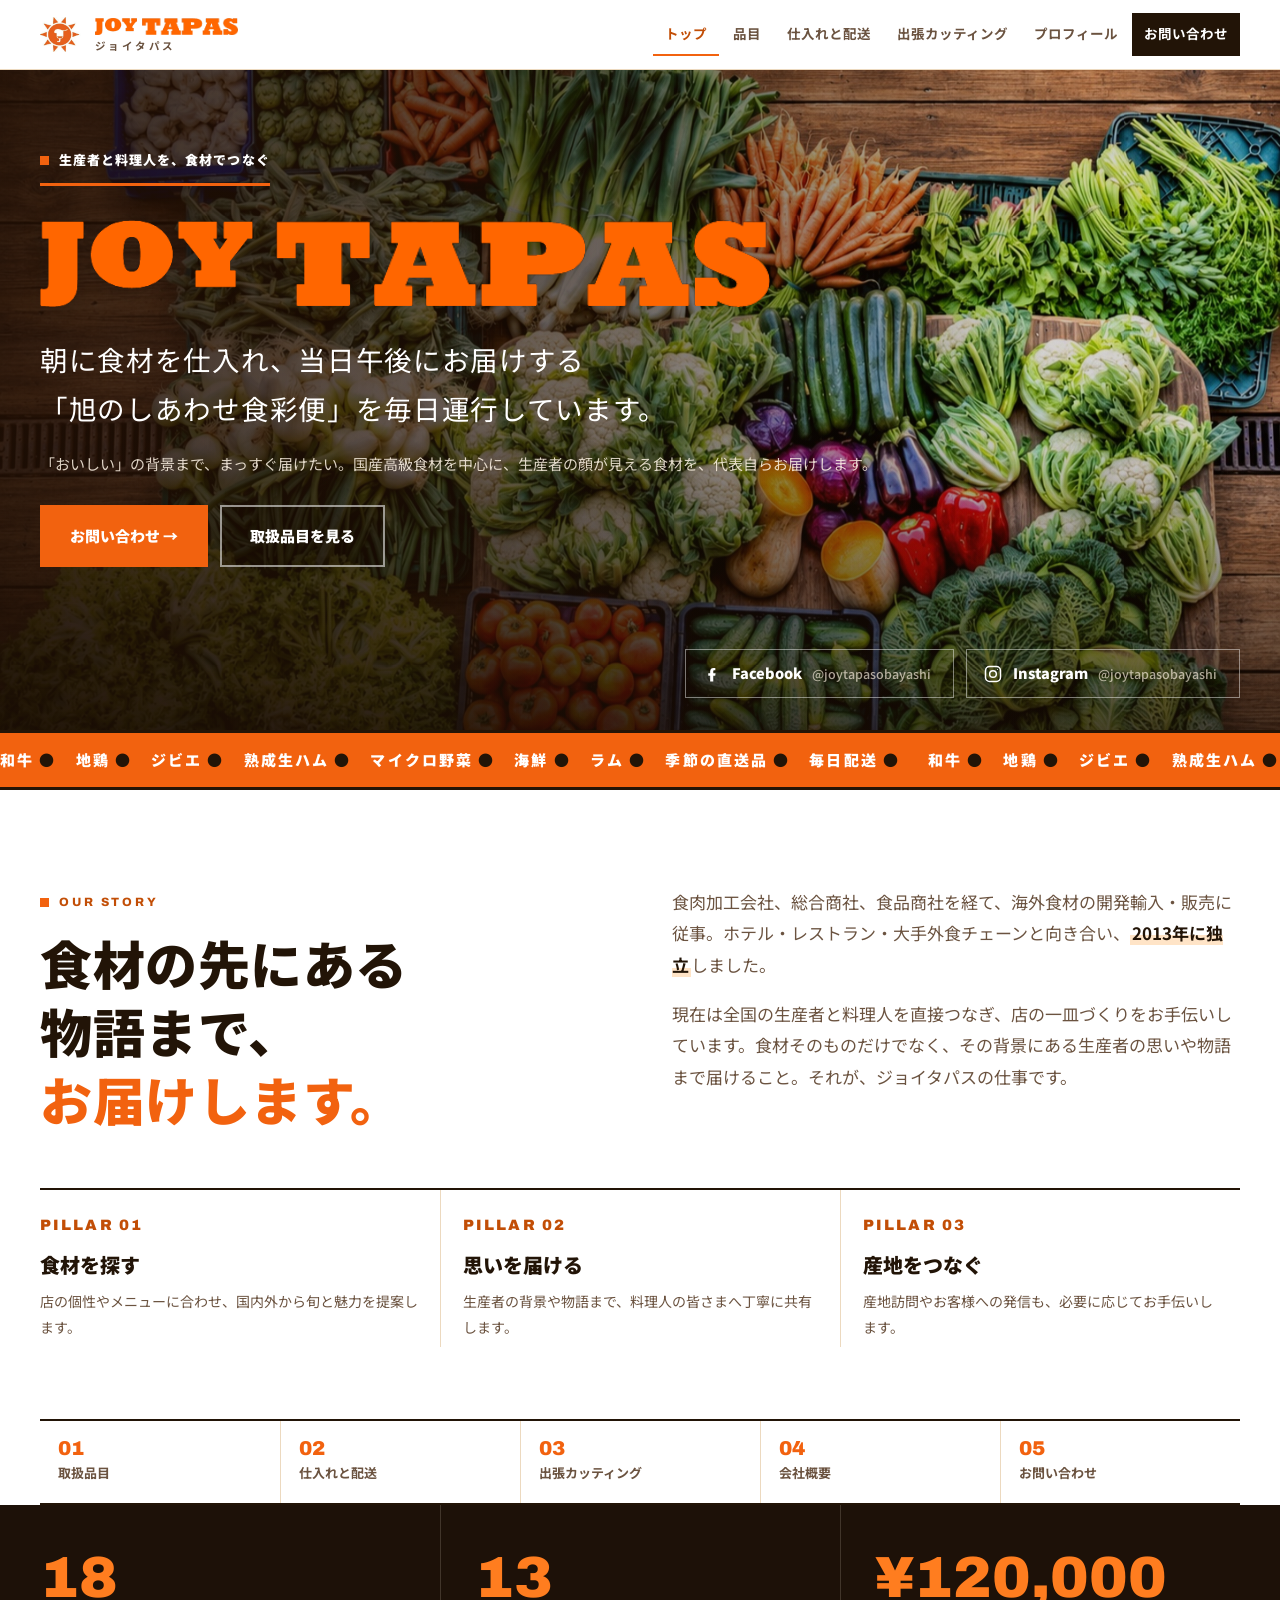
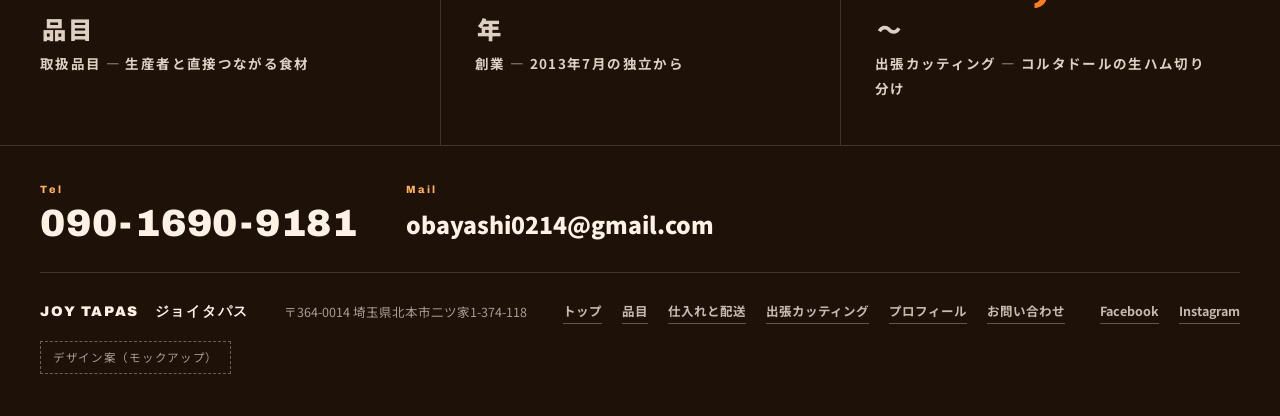
==== p/bef0rvzkwyrnacrqfmxqosh5/index.html @ 9a03328a "pages: add static assets" ====
<!DOCTYPE html>

<html lang="ja">
<head>
<meta charset="utf-8"/>
<meta content="width=device-width, initial-scale=1, viewport-fit=cover" name="viewport"/>
<meta content="light" name="color-scheme"/>
<link href="data:," rel="icon"/>
<title>ジョイタパス JOY TAPAS — 生産者と料理人を、食材でつなぐ</title>
<link href="https://fonts.googleapis.com" rel="preconnect"/>
<link crossorigin="" href="https://fonts.gstatic.com" rel="preconnect"/>
<link href="https://fonts.googleapis.com/css2?family=Archivo:wght@700;800;900&amp;family=Noto+Sans+JP:wght@400;500;700;900&amp;display=swap" rel="stylesheet"/>
<style>
  :root{
    --paper:#ffffff;
    --paper-2:#faf7f2;
    --white:#ffffff;
    --tint:#fff3e8;
    --tint-2:#ffe4c7;
    --ink:#221407;
    --ink-soft:#6b5340;
    --orange:#f2620f;
    --orange-2:#ff7d1f;
    --orange-dark:#c24e06;
    --amber:#ffb35c;
    --dark:#1d1108;
    --dark-2:#2b1a0e;
    --line:#ecd9bf;
    --line-strong:#d9bd97;
    --line-dark:rgba(255,241,226,.16);
  }
  *{box-sizing:border-box}
  html{scroll-behavior:smooth}
  body{
    margin:0;background:var(--paper);color:var(--ink);
    font-family:"Noto Sans JP","Hiragino Kaku Gothic ProN",system-ui,sans-serif;
    font-size:16px;line-height:1.85;-webkit-font-smoothing:antialiased;overflow-x:hidden;
  }
  img{display:block;max-width:100%}
  a{color:inherit}
  .en{font-family:"Archivo","Noto Sans JP",sans-serif}
  .wrap{width:min(1200px,calc(100% - 40px));margin:0 auto}
  .section{padding:96px 0}
  .kicker{
    display:inline-flex;align-items:center;gap:10px;
    font-family:"Archivo",sans-serif;font-size:12px;letter-spacing:.24em;font-weight:800;
    color:var(--orange-dark);text-transform:uppercase;margin-bottom:16px;
  }
  .kicker::before{content:"";width:9px;height:9px;background:var(--orange);flex:none}
  .section-title{
    font-weight:900;font-size:clamp(30px,4.4vw,52px);line-height:1.3;letter-spacing:.01em;margin:0;
  }
  .section-title em{font-style:normal;color:var(--orange)}
  .section-lead{color:var(--ink-soft);max-width:660px;margin:16px 0 0;font-size:16.5px}

  /* ---------- page views (menu navigation) ---------- */
  [data-view][hidden]{display:none!important}
  .view{outline:none}
  nav a.active{color:var(--orange-dark);border-bottom-color:var(--orange)}
  .menu-btn{
    display:none;width:44px;height:44px;background:var(--ink);border:none;cursor:pointer;
    flex-direction:column;align-items:center;justify-content:center;gap:6px;flex:none;
  }
  .menu-btn span{display:block;width:20px;height:2px;background:#fff;transition:.2s}
  .menu-btn[aria-expanded="true"] span:nth-child(1){transform:translateY(8px) rotate(45deg)}
  .menu-btn[aria-expanded="true"] span:nth-child(2){opacity:0}
  .menu-btn[aria-expanded="true"] span:nth-child(3){transform:translateY(-8px) rotate(-45deg)}

  /* reveal — lower page: fade + slight rise, once only */
  .rv{opacity:0;transform:translateY(14px);transition:opacity .7s ease,transform .7s ease}
  .rv.in{opacity:1;transform:none}

  /* ---------- header ---------- */
  header{
    position:sticky;top:0;z-index:60;background:rgba(255,255,255,.94);
    backdrop-filter:blur(10px);border-bottom:1px solid var(--line);transition:box-shadow .25s;
  }
  header.scrolled{box-shadow:0 10px 30px rgba(194,78,6,.12)}
  .header-inner{display:flex;align-items:center;justify-content:space-between;gap:20px;padding:13px 0}
  .brand{display:flex;align-items:center;gap:12px;text-decoration:none;line-height:1.1}
  .brand-mark{
    width:42px;height:42px;background:var(--orange);color:#fff;flex:none;
    display:grid;place-items:center;font-family:"Archivo",sans-serif;font-weight:900;font-size:19px;
  }
  .brand-en{font-family:"Archivo",sans-serif;font-weight:900;letter-spacing:.1em;font-size:19px}
  .brand-jp{display:block;font-size:10.5px;letter-spacing:.3em;color:var(--ink-soft);font-weight:700;margin-top:2px}
  nav{display:flex;gap:2px;flex-wrap:wrap;justify-content:flex-end}
  nav a{text-decoration:none;font-size:13.5px;font-weight:700;color:var(--ink-soft);padding:8px 12px;white-space:nowrap;transition:.15s;border-bottom:2px solid transparent}
  nav a:hover{color:var(--orange-dark);border-bottom-color:var(--orange)}
  nav a.cta-nav{background:var(--ink);color:#fff;border-bottom-color:var(--ink)}
  nav a.cta-nav:hover{background:var(--orange);color:#fff;border-bottom-color:var(--orange)}

  /* ---------- hero ---------- */
  .hero{position:relative;color:#fff;overflow:hidden;background:var(--dark)}
  .hero-bg{position:absolute;inset:-12% 0 0;height:124%;will-change:transform}
  .hero-bg img{width:100%;height:100%;object-fit:cover;object-position:50% 42%}
  .hero-shade{position:absolute;inset:0;background:
    linear-gradient(100deg,rgba(24,12,4,.88) 0%,rgba(24,12,4,.62) 46%,rgba(24,12,4,.18) 78%),
    linear-gradient(0deg,rgba(24,12,4,.72),transparent 46%),
    linear-gradient(90deg,rgba(242,98,15,.22),transparent 55%)}
  .hero-inner{position:relative;padding:84px 0 0;display:flex;flex-direction:column;min-height:660px}
  .hero-top{max-width:760px}
  .hero-tag{
    display:inline-flex;align-items:center;gap:10px;color:#fff;
    font-size:13px;font-weight:900;letter-spacing:.08em;padding:0 0 10px;
    border-bottom:3px solid var(--orange);
  }
  .hero-tag i{width:9px;height:9px;background:var(--orange);flex:none;animation:pulse 2s infinite}
  @keyframes pulse{0%,100%{transform:scale(1)}50%{transform:scale(1.45)}}
  .hero-en{
    font-family:"Archivo",sans-serif;font-weight:900;letter-spacing:.01em;
    font-size:clamp(58px,10.5vw,132px);line-height:.96;margin:26px 0 0;text-shadow:0 6px 40px rgba(0,0,0,.35);
  }
  .hero-en span{color:var(--orange-2)}
  .hero-jp{
    font-weight:900;font-size:clamp(24px,3.6vw,40px);line-height:1.45;letter-spacing:.02em;margin:20px 0 0;max-width:620px;
  }
  .hero-jp em{font-style:normal;color:var(--amber)}
  .hero-sub{color:rgba(255,244,230,.85);font-size:15.5px;max-width:540px;margin:16px 0 0}
  .hero-actions{display:flex;gap:12px;flex-wrap:wrap;margin-top:30px}
  .btn{
    display:inline-flex;align-items:center;gap:8px;text-decoration:none;font-weight:900;font-size:15px;
    padding:15px 28px;border:2px solid transparent;transition:.18s;
  }
  .btn-orange{background:var(--orange);color:#fff}
  .btn-orange:hover{background:var(--orange-2)}
  .btn-ghost{border-color:rgba(255,255,255,.55);color:#fff;background:rgba(20,10,3,.25);backdrop-filter:blur(4px)}
  .btn-ghost:hover{background:rgba(255,255,255,.14)}
  .hero-bottom{
    margin-top:auto;display:flex;gap:0;flex-wrap:wrap;align-items:stretch;padding:44px 0 34px;
  }
  .hero-person{
    display:flex;align-items:center;gap:14px;background:rgba(255,255,255,.97);color:var(--ink);
    padding:12px 22px 12px 12px;box-shadow:0 18px 40px rgba(0,0,0,.3);
  }
  .hero-person img{width:64px;height:64px;object-fit:cover;object-position:50% 15%}
  .hero-person b{display:block;font-size:17px;font-weight:900;line-height:1.35}
  .hero-person span{font-size:12px;color:var(--ink-soft);font-weight:700;letter-spacing:.06em}
  .hero-stat{
    display:flex;flex-direction:column;justify-content:center;background:var(--orange);color:#fff;
    padding:12px 24px;box-shadow:0 18px 40px rgba(0,0,0,.3);margin-left:14px;
  }
  .hero-stat b{font-family:"Archivo",sans-serif;font-size:36px;font-weight:900;line-height:1}
  .hero-stat b small{font-size:16px;font-weight:800}
  .hero-stat span{font-size:12px;font-weight:700;letter-spacing:.12em;margin-top:4px}
  .hero-note{
    display:flex;align-items:center;color:rgba(255,244,230,.9);font-size:13.5px;font-weight:500;
    border:1px solid rgba(255,255,255,.35);padding:12px 20px;backdrop-filter:blur(4px);max-width:300px;margin-left:14px;
  }
  .hero-load{animation:heroIn 1.1s cubic-bezier(.22,.8,.3,1) both}
  .hero-load-2{animation:heroIn 1.1s .15s cubic-bezier(.22,.8,.3,1) both}
  .hero-load-3{animation:heroIn 1.1s .3s cubic-bezier(.22,.8,.3,1) both}
  @keyframes heroIn{from{opacity:0;transform:translateY(34px)}to{opacity:1;transform:none}}

  /* ---------- marquee (the one band, upper page only) ---------- */
  .marquee{background:var(--orange);color:#fff;overflow:hidden;padding:13px 0;border-block:3px solid var(--ink)}
  .marquee-track{display:flex;gap:0;width:max-content;animation:mq 30s linear infinite}
  .marquee span{font-weight:900;font-size:15px;letter-spacing:.14em;white-space:nowrap;padding-right:14px}
  .marquee span i{font-style:normal;color:var(--ink);padding-right:14px}
  @keyframes mq{to{transform:translateX(-50%)}}

  /* ---------- story (intro) ---------- */
  .story-grid{display:grid;grid-template-columns:1fr 1fr;gap:64px;align-items:start}
  .story-body p{margin:0 0 18px;color:var(--ink-soft);font-size:17px}
  .story-body p strong{color:var(--ink);background:linear-gradient(transparent 62%,var(--tint-2) 62%);padding:0 2px}
  .pillar-row{display:grid;grid-template-columns:repeat(3,1fr);gap:0;margin-top:56px;border-top:2px solid var(--ink)}
  .pillar-cell{padding:22px 22px 6px 0}
  .pillar-cell + .pillar-cell{border-left:1px solid var(--line);padding-left:22px}
  .pillar-cell b{display:block;font-family:"Archivo",sans-serif;font-size:15px;font-weight:900;color:var(--orange-dark);letter-spacing:.14em}
  .pillar-cell h3{font-size:20px;font-weight:900;margin:6px 0 6px}
  .pillar-cell p{margin:0;color:var(--ink-soft);font-size:14px}

  /* ---------- chapter system ---------- */
  .chapter{padding:88px 0}
  .chapter-alt{background:var(--paper-2)}
  .chapter-head{
    display:flex;align-items:flex-end;gap:22px;flex-wrap:wrap;
    border-top:3px solid var(--ink);padding-top:26px;margin-bottom:44px;
  }
  .ch-num{
    font-family:"Archivo",sans-serif;font-weight:900;color:var(--orange);
    font-size:clamp(52px,7vw,84px);line-height:.9;letter-spacing:-.01em;
  }
  .ch-head-text{padding-bottom:4px}
  .ch-label{
    font-family:"Archivo",sans-serif;font-size:13px;font-weight:800;letter-spacing:.3em;
    color:var(--orange-dark);text-transform:uppercase;display:block;margin-bottom:6px;
  }
  .ch-title{font-weight:900;font-size:clamp(28px,4vw,44px);line-height:1.25;margin:0}
  .ch-lead{color:var(--ink-soft);max-width:640px;margin:14px 0 0;font-size:16px}

  /* index strip */
  .index-bar{border-block:2px solid var(--ink);margin-top:72px}
  .index-list{display:grid;grid-template-columns:repeat(5,1fr);margin:0;padding:0;list-style:none}
  .index-list li{border-left:1px solid var(--line)}
  .index-list li:first-child{border-left:none}
  .index-list a{
    display:block;padding:16px 18px;text-decoration:none;transition:background .15s;
  }
  .index-list a:hover{background:var(--tint)}
  .index-list .idx-num{font-family:"Archivo",sans-serif;font-weight:900;font-size:20px;color:var(--orange);display:block;line-height:1.1}
  .index-list .idx-en{font-family:"Archivo",sans-serif;font-size:11px;font-weight:800;letter-spacing:.22em;color:var(--ink-soft);display:block;margin-top:2px}
  .index-list .idx-jp{font-size:13px;font-weight:700;display:block;margin-top:2px}

  /* ---------- catalogue ---------- */
  .feature-row{
    display:grid;grid-template-columns:1.05fr .95fr;gap:0;margin-bottom:14px;background:var(--white);
    border:1px solid var(--line);
  }
  .feature-row.reverse .feature-photo{order:2}
  .feature-photo{position:relative;min-height:280px}
  .feature-photo img{position:absolute;inset:0;width:100%;height:100%;object-fit:cover}
  /* empty photo frame — frame only, left blank where no fitting photo exists */
  .photo-empty{
    background:var(--white);
    border:1px solid var(--line-strong);
    outline:1px solid var(--line);
    outline-offset:-10px;
  }
  .flow-photo.photo-empty{width:100%;aspect-ratio:4/3.4}
  .feature-body{padding:34px 36px;display:flex;flex-direction:column;justify-content:center}
  .feature-cat{
    font-family:"Archivo",sans-serif;font-size:11.5px;font-weight:800;letter-spacing:.24em;
    color:var(--orange-dark);text-transform:uppercase;
  }
  .feature-name{font-size:clamp(22px,2.6vw,30px);font-weight:900;line-height:1.4;margin:8px 0 8px}
  .feature-desc{color:var(--ink-soft);font-size:14.5px;margin:0}
  .photo-cap{
    font-size:12px;color:var(--ink-soft);letter-spacing:.04em;margin:8px 0 34px;
    display:flex;gap:10px;align-items:baseline;
  }
  .photo-cap b{color:var(--orange-dark);font-weight:900;white-space:nowrap}
  .cat-group{margin-top:40px}
  .cat-group:first-of-type{margin-top:48px}
  .cat-heading{
    display:flex;align-items:baseline;gap:14px;border-bottom:2px solid var(--ink);padding-bottom:10px;margin-bottom:6px;
  }
  .cat-heading h3{font-size:21px;font-weight:900;margin:0}
  .cat-heading span{font-family:"Archivo",sans-serif;font-size:11px;font-weight:800;letter-spacing:.24em;color:var(--orange-dark);text-transform:uppercase}
  .leader-list{list-style:none;margin:0;padding:0}
  .leader-list li{
    display:flex;align-items:baseline;padding:13px 2px;border-bottom:1px solid var(--line);
  }
  .leader-name{font-weight:700;font-size:16px}
  .leader-dots{flex:1;border-bottom:2px dotted var(--line-strong);margin:0 12px;transform:translateY(-4px);min-width:24px}
  .leader-from{color:var(--ink-soft);font-size:13.5px;text-align:right;white-space:nowrap}
  .catalogue-foot{margin-top:30px;font-size:13.5px;color:var(--ink-soft)}
  .catalogue-foot a{color:var(--orange-dark);font-weight:900}

  /* ---------- flow ---------- */
  .flow-grid{display:grid;grid-template-columns:.9fr 1.1fr;gap:56px;align-items:start}
  .flow-photo img{width:100%;aspect-ratio:4/3.4;object-fit:cover}
  .flow-steps{list-style:none;margin:0;padding:0;border-top:2px solid var(--ink)}
  .flow-step{
    display:grid;grid-template-columns:130px 1fr;gap:24px;align-items:start;
    padding:26px 4px;border-bottom:1px solid var(--line);
  }
  .step-num{font-family:"Archivo",sans-serif;font-weight:900;color:var(--orange);line-height:.95}
  .step-num small{display:block;font-size:11px;font-weight:800;letter-spacing:.3em;color:var(--orange-dark)}
  .step-num b{font-size:clamp(44px,5vw,60px);font-weight:900}
  .flow-step h3{font-size:20px;font-weight:900;margin:2px 0 6px}
  .flow-step p{margin:0;color:var(--ink-soft);font-size:14.5px;max-width:480px}
  .flow-areas{display:flex;gap:0;flex-wrap:wrap;margin-top:20px;border-top:1px solid var(--line)}
  .flow-areas span{font-size:13px;font-weight:700;padding:10px 18px 0 0;color:var(--ink-soft)}
  .flow-areas span b{color:var(--ink)}

  /* ---------- stats band ---------- */
  .stats-band{background:var(--dark);color:#fff2e4}
  .stats-grid{display:grid;grid-template-columns:repeat(3,1fr)}
  .stat-cell{padding:44px 34px;border-left:1px solid var(--line-dark)}
  .stat-cell:first-child{border-left:none;padding-left:0}
  .stat-cell b{
    display:block;font-family:"Archivo",sans-serif;font-weight:900;color:var(--orange-2);
    font-size:clamp(38px,5vw,58px);line-height:1;
  }
  .stat-cell b .unit{font-family:"Noto Sans JP",sans-serif;font-size:.42em;font-weight:900;margin-left:2px}
  .stat-cell span{display:block;font-size:13.5px;font-weight:700;letter-spacing:.1em;margin-top:10px;color:rgba(255,242,228,.85)}

  /* ---------- cortador ---------- */
  .cortador-grid{display:grid;grid-template-columns:1fr 1fr;gap:56px;align-items:start}
  .spec-table{border-top:2px solid var(--ink);margin:0}
  .spec-row{display:grid;grid-template-columns:150px 1fr;border-bottom:1px solid var(--line)}
  .spec-row dt{padding:17px 16px 17px 0;font-weight:900;font-size:14px;letter-spacing:.05em}
  .spec-row dd{margin:0;padding:17px 0;font-size:15px}
  .spec-row dd .price{font-family:"Archivo",sans-serif;font-weight:900;font-size:24px;color:var(--orange-dark)}
  .spec-row dd small{color:var(--ink-soft);font-size:13px}
  .cortador-cta{margin-top:28px;display:flex;align-items:center;gap:20px;flex-wrap:wrap}
  .text-link{
    font-weight:900;color:var(--orange-dark);text-decoration:none;font-size:16.5px;
    border-bottom:3px solid var(--orange);padding-bottom:3px;transition:.15s;
  }
  .text-link:hover{color:var(--orange);border-bottom-color:var(--orange-dark)}
  .cortador-cta span{font-size:13px;color:var(--ink-soft)}

  /* ---------- about ---------- */
  .about-grid{display:grid;grid-template-columns:340px 1fr;gap:52px;align-items:start}
  .about-photo img{width:100%;aspect-ratio:4/4.4;object-fit:cover;object-position:50% 8%}
  .profile-name-row{display:flex;align-items:center;gap:14px;flex-wrap:wrap}
  .profile-name{font-size:38px;font-weight:900;letter-spacing:.06em;line-height:1.2}
  .profile-nick{background:var(--orange);color:#fff;font-size:13px;font-weight:900;letter-spacing:.12em;padding:5px 14px}
  .profile-role{color:var(--ink-soft);font-size:13px;font-weight:700;letter-spacing:.14em;margin-top:6px}
  .profile-lead{font-size:16.5px;color:var(--ink-soft);margin:18px 0 0}
  .profile-lead strong{color:var(--orange-dark)}
  .timeline{margin:28px 0 0;border-top:2px solid var(--ink)}
  .timeline-row{display:grid;grid-template-columns:170px 1fr;gap:16px;padding:15px 0;border-bottom:1px solid var(--line)}
  .timeline-row dt{font-weight:900;font-size:15px}
  .timeline-row dt .en{color:var(--orange-dark);margin-right:2px}
  .timeline-row dd{margin:0;color:var(--ink-soft);font-size:14.5px}
  .affil{list-style:none;margin:24px 0 0;padding:0;border-top:1px solid var(--line)}
  .affil li{padding:9px 0;border-bottom:1px solid var(--line);font-size:14px;font-weight:700;display:flex;gap:12px;align-items:baseline}
  .affil li::before{content:"";width:8px;height:8px;background:var(--orange);flex:none;transform:translateY(-1px)}
  .why-orange{
    margin-top:56px;display:grid;grid-template-columns:120px 1fr;gap:28px;align-items:start;
    border-top:2px solid var(--ink);padding-top:30px;
  }
  .why-swatch{width:120px;height:120px;background:var(--orange);position:relative}
  .why-swatch span{
    position:absolute;left:10px;bottom:8px;color:#fff;font-family:"Archivo",sans-serif;
    font-weight:900;font-size:12px;letter-spacing:.18em;
  }
  .why-orange h3{font-size:22px;font-weight:900;margin:0 0 8px}
  .why-orange h3 em{font-style:normal;color:var(--orange-dark)}
  .why-orange p{margin:0;color:var(--ink-soft);font-size:15px;max-width:640px}
  .company-block{margin-top:64px}
  .company-block h3{font-size:22px;font-weight:900;margin:0 0 18px;display:flex;align-items:baseline;gap:14px}
  .company-block h3 span{font-family:"Archivo",sans-serif;font-size:11px;font-weight:800;letter-spacing:.24em;color:var(--orange-dark)}
  .company-table{border:1px solid var(--line-strong);background:var(--white);margin:0}
  .company-row{display:grid;grid-template-columns:200px 1fr;border-bottom:1px solid var(--line)}
  .company-row:last-child{border-bottom:none}
  .company-row dt{padding:17px 22px;font-weight:900;font-size:14px;letter-spacing:.05em;border-right:1px solid var(--line);background:var(--paper)}
  .company-row dd{margin:0;padding:17px 22px;font-size:15px}
  .company-row dd a{color:var(--orange-dark);font-weight:700;text-decoration:none;border-bottom:1px solid var(--amber)}

  /* ---------- trust row ---------- */
  .trust{padding:64px 0 0}
  .trust-grid{display:grid;grid-template-columns:repeat(3,1fr);border-top:2px solid var(--ink)}
  .trust-cell{padding:24px 24px 8px 0}
  .trust-cell + .trust-cell{border-left:1px solid var(--line);padding-left:24px}
  .trust-cell b{display:flex;align-items:center;gap:10px;font-size:16.5px;font-weight:900}
  .trust-cell b::before{
    content:"✓";display:grid;place-items:center;width:24px;height:24px;flex:none;
    background:var(--orange);color:#fff;font-size:14px;font-weight:900;
  }
  .trust-cell p{margin:8px 0 0;color:var(--ink-soft);font-size:13.5px}

  /* ---------- contact (rounded UI lives here only) ---------- */
  .contact{background:var(--dark);color:#fff2e4;position:relative;overflow:hidden}
  .contact .chapter-head{border-top-color:#fff2e4}
  .contact .ch-title{color:#fff}
  .contact .ch-lead{color:rgba(255,242,228,.75)}
  .contact-big{display:grid;grid-template-columns:1fr 1fr;gap:18px;max-width:880px}
  .contact-big a{
    display:block;text-decoration:none;background:var(--dark-2);border:1px solid var(--line-dark);
    border-radius:20px;padding:28px 30px;transition:.18s;
  }
  .contact-big a:hover{border-color:var(--orange);transform:translateY(-3px)}
  .contact-big .cb-label{font-family:"Archivo",sans-serif;font-size:11.5px;letter-spacing:.22em;font-weight:800;color:var(--amber);text-transform:uppercase}
  .contact-big .cb-value{font-size:clamp(21px,2.8vw,30px);font-weight:900;margin-top:8px;line-height:1.35;word-break:break-all;color:#fff}
  .contact-big .cb-note{font-size:12.5px;color:rgba(255,242,228,.6);margin-top:4px}
  .contact-actions{display:flex;gap:12px;flex-wrap:wrap;margin-top:26px}
  .btn-pill{
    display:inline-flex;align-items:center;gap:8px;text-decoration:none;font-weight:900;font-size:15px;
    padding:15px 30px;border-radius:999px;border:2px solid transparent;transition:.18s;
  }
  .btn-pill-orange{background:var(--orange);color:#fff}
  .btn-pill-orange:hover{background:var(--orange-2)}
  .btn-pill-ghost{border-color:rgba(255,242,228,.5);color:#fff2e4}
  .btn-pill-ghost:hover{background:rgba(255,242,228,.12)}
  .sns-row{display:flex;gap:12px;flex-wrap:wrap;margin-top:34px}
  .sns-link{
    display:inline-flex;align-items:center;gap:10px;text-decoration:none;
    border:1.5px solid rgba(255,242,228,.45);border-radius:999px;padding:10px 22px 10px 16px;
    color:#fff2e4;font-weight:900;font-size:14.5px;transition:.15s;
  }
  .sns-link:hover{background:rgba(255,242,228,.12);border-color:var(--amber)}
  .sns-link svg{width:20px;height:20px;flex:none}
  .sns-link .sns-handle{font-weight:500;font-size:12.5px;color:rgba(255,242,228,.65)}

  /* ---------- footer ---------- */
  footer{background:var(--dark);color:rgba(255,242,228,.62);padding:0 0 42px;font-size:12.5px;border-top:1px solid var(--line-dark)}
  .footer-contact{
    display:flex;gap:14px 48px;flex-wrap:wrap;align-items:baseline;
    padding:34px 0 26px;border-bottom:1px solid var(--line-dark);margin-bottom:26px;
  }
  .footer-contact a{text-decoration:none;color:#fff2e4;font-weight:900}
  .footer-contact .fc-tel{font-family:"Archivo",sans-serif;font-size:clamp(26px,3.6vw,38px);letter-spacing:.02em;line-height:1.1}
  .footer-contact .fc-mail{font-size:clamp(17px,2.2vw,23px);word-break:break-all}
  .footer-contact .fc-label{font-family:"Archivo",sans-serif;font-size:10.5px;letter-spacing:.24em;font-weight:800;color:var(--amber);display:block;margin-bottom:4px}
  .footer-inner{display:flex;justify-content:space-between;gap:16px;flex-wrap:wrap;align-items:center}
  .footer-brand{font-family:"Archivo",sans-serif;color:#fff2e4;letter-spacing:.12em;font-weight:900;font-size:14px}
  .footer-links{display:flex;gap:20px;flex-wrap:wrap}
  .footer-links a{color:rgba(255,242,228,.75);text-decoration:none;font-weight:700;border-bottom:1px solid rgba(255,242,228,.3);padding-bottom:1px}
  .footer-links a:hover{color:#fff2e4;border-bottom-color:var(--orange)}
  .mock-note{display:inline-block;border:1px dashed rgba(255,242,228,.35);padding:5px 12px;font-size:11.5px;letter-spacing:.06em}

  @media (max-width:900px){
    .section{padding:68px 0}
    .chapter{padding:64px 0}
    .menu-btn{display:flex}
    nav{
      display:none;position:absolute;top:100%;left:0;right:0;background:#fff;
      flex-direction:column;flex-wrap:nowrap;border-bottom:2px solid var(--ink);
      box-shadow:0 24px 40px rgba(34,20,7,.14);padding:8px 0;
    }
    nav.open{display:flex}
    nav a{padding:14px 22px;font-size:15px;border-bottom:1px solid var(--line)}
    nav a:last-child{border-bottom:none}
    nav a.cta-nav{margin:8px 22px 10px;text-align:center}
    .hero-inner{min-height:0;padding-top:56px}
    .hero-bottom{padding-top:36px}
    .hero-stat{margin-left:0;margin-top:14px}
    .hero-note{max-width:none;flex:1 1 100%;margin-left:0;margin-top:14px}
    .story-grid{grid-template-columns:1fr;gap:28px}
    .pillar-row{grid-template-columns:1fr}
    .pillar-cell{padding:18px 0 4px}
    .pillar-cell + .pillar-cell{border-left:none;border-top:1px solid var(--line);padding-left:0}
    .index-list{grid-template-columns:repeat(2,1fr)}
    .index-list li{border-top:1px solid var(--line)}
    .index-list li:nth-child(-n+2){border-top:none}
    .index-list li:nth-child(odd){border-left:none}
    .feature-row{grid-template-columns:1fr}
    .feature-row.reverse .feature-photo{order:0}
    .feature-photo{min-height:220px;position:relative;height:220px}
    .feature-body{padding:26px 24px}
    .flow-grid{grid-template-columns:1fr;gap:32px}
    .stats-grid{grid-template-columns:1fr}
    .stat-cell{padding:28px 0;border-left:none;border-top:1px solid var(--line-dark)}
    .stat-cell:first-child{border-top:none}
    .cortador-grid{grid-template-columns:1fr;gap:28px}
    .about-grid{grid-template-columns:1fr;gap:30px}
    .about-photo{max-width:340px}
    .why-orange{grid-template-columns:1fr;gap:18px}
    .company-row{grid-template-columns:1fr}
    .company-row dt{border-right:none;padding:14px 20px 0;background:transparent}
    .company-row dd{padding:4px 20px 14px}
    .timeline-row{grid-template-columns:1fr;gap:2px}
    .trust-grid{grid-template-columns:1fr}
    .trust-cell{padding:20px 0 4px}
    .trust-cell + .trust-cell{border-left:none;border-top:1px solid var(--line);padding-left:0}
    .contact-big{grid-template-columns:1fr}
    .flow-step{grid-template-columns:92px 1fr;gap:16px}
  }
  @media (max-width:460px){
    .leader-list li{flex-wrap:wrap}
    .leader-dots{display:none}
    .leader-from{width:100%;text-align:left}
    .hero-stat b{font-size:30px}
    .spec-row{grid-template-columns:104px 1fr}
  }
  @media (prefers-reduced-motion:reduce){
    html{scroll-behavior:auto}
    *,*::before,*::after{animation:none!important;transition:none!important}
    .rv{opacity:1;transform:none}
    .marquee-track{animation:none!important}
  }
</style>
<style>
/* JOYTAPAS PDF review v02 — client annotations 2026-11-03 */
.brand{gap:8px}.brand-original-mark{width:47px;height:39px;object-fit:contain}.brand-original{display:block}.brand-original-words{display:flex;align-items:center;gap:5px}.brand-original-words img{height:17px;width:auto;max-width:none}.brand-jp{margin-top:5px;letter-spacing:.23em}
.hero-top{max-width:none}.hero-inner{min-height:660px;padding-top:74px}
.hero-original-wordmark{display:flex;align-items:center;gap:clamp(10px,1.8vw,24px);white-space:nowrap;margin-top:34px;font-size:0;line-height:1}
.hero-original-wordmark img{height:clamp(32px,6.8vw,88px);width:auto;max-width:none;filter:drop-shadow(0 3px 10px rgba(0,0,0,.15))}
.hero-jp{font-weight:400;font-size:clamp(19px,2.15vw,29px);line-height:1.8;max-width:none;margin-top:28px;letter-spacing:.025em}
.hero-sub{max-width:none;font-weight:400}.hero-actions{margin-top:28px}.hero-social{display:flex;gap:12px;align-self:flex-end;margin-top:auto;padding:26px 0 32px}.hero-social a{color:white;border-color:rgba(255,255,255,.45);border-radius:0}
.index-list{width:100%;flex:1}
.cat-group{max-width:850px;margin-left:auto;margin-right:auto}.leader-list li{display:grid;grid-template-columns:minmax(0,1fr) 36px minmax(0,1fr);column-gap:18px}.leader-dots{width:36px;min-width:0;margin:0;transform:translateY(-3px)}.leader-from{white-space:normal;text-align:left}
.flow-step h3,.flow-step p{font-family:"Hiragino Mincho ProN","Yu Mincho","Noto Serif JP",serif}.flow-step h3{font-weight:600}.flow-step p{font-weight:400}
.profile-placeholder{aspect-ratio:340/460;display:flex;flex-direction:column;align-items:center;justify-content:center;gap:12px;border:1px solid var(--line-strong);background:white;color:var(--ink-soft)}.profile-placeholder span{font-size:19px;letter-spacing:.1em}.profile-placeholder small{font-size:12px}
@media(min-width:1000px){.hero-sub{white-space:nowrap;font-size:15px}}
@media(max-width:640px){.hero-inner{padding-top:48px;min-height:660px}.hero-original-wordmark{gap:10px}.hero-sub{white-space:normal}.hero-jp br{display:none}.hero-social{align-self:flex-start;flex-wrap:wrap;padding-top:32px}.hero-social .sns-handle{display:none}.leader-list li{grid-template-columns:minmax(0,1.2fr) 20px minmax(0,1fr);column-gap:10px}.leader-dots{width:20px}.leader-name{font-size:14px}.leader-from{font-size:12px}}
</style></head>
<body>
<header id="siteHeader">
<div class="wrap header-inner">
<a aria-label="ジョイタパス トップへ" class="brand" data-nav="home" href="#home"><img alt="" class="brand-original-mark" src="assets/logo-mark-original.jpg"/><span class="brand-original"><span aria-label="JOY TAPAS" class="brand-original-words"><img alt="JOY" src="assets/logo-joy-original.png"/><img alt="TAPAS" src="assets/logo-tapas-original.png"/></span><span class="brand-jp">ジョイタパス</span></span></a>
<button aria-controls="siteNav" aria-expanded="false" aria-label="メニューを開く" class="menu-btn" id="menuBtn" type="button"><span></span><span></span><span></span></button>
<nav aria-label="メインメニュー" id="siteNav">
<a data-nav="home" href="#home">トップ</a>
<a data-nav="catalogue" href="#catalogue">品目</a>
<a data-nav="flow" href="#flow">仕入れと配送</a>
<a data-nav="cortador" href="#cortador">出張カッティング</a>
<a data-nav="about" href="#about">プロフィール</a>
<a class="cta-nav" data-nav="contact" href="#contact">お問い合わせ</a>
</nav>
</div>
</header>
<main id="top">
<!-- VIEW: HOME -->
<div class="view" data-view="home" id="home" tabindex="-1">
<!-- HERO -->
<section class="hero">
<div class="hero-bg" id="heroBg"><img alt="市場に並ぶ色鮮やかな新鮮野菜の数々" src="assets/hero-ingredients-wood-v02.jpg"/></div>
<div class="hero-shade"></div>
<div class="wrap hero-inner">
<div class="hero-top">
<span class="hero-tag hero-load"><i></i>生産者と料理人を、食材でつなぐ</span>
<h1 aria-label="JOY TAPAS" class="hero-en hero-load-2 hero-original-wordmark"><img alt="JOY" src="assets/logo-joy-original.png"/><img alt="TAPAS" src="assets/logo-tapas-original.png"/></h1>
<p class="hero-jp hero-load-2">朝に食材を仕入れ、当日午後にお届けする<br/>「旭のしあわせ食彩便」を毎日運行しています。</p>
<p class="hero-sub hero-load-3">「おいしい」の背景まで、まっすぐ届けたい。国産高級食材を中心に、生産者の顔が見える食材を、代表自らお届けします。</p>
<div class="hero-actions hero-load-3">
<a class="btn btn-orange" data-nav="contact" href="#contact">お問い合わせ →</a>
<a class="btn btn-ghost" data-nav="catalogue" href="#catalogue">取扱品目を見る</a>
</div>
</div>

<div class="hero-social">
<a aria-label="Facebook（大林旭のプロフィール）" class="sns-link" href="https://facebook.com/joytapasobayashi" rel="noopener" target="_blank">
<svg aria-hidden="true" fill="currentColor" viewbox="0 0 24 24"><path d="M13.5 21v-7h2.4l.4-3h-2.8V9.1c0-.9.3-1.5 1.6-1.5H16V4.9c-.3 0-1.2-.1-2.3-.1-2.3 0-3.9 1.4-3.9 4V11H7.5v3h2.3v7h3.7z"></path></svg>
          Facebook<span class="sns-handle">@joytapasobayashi</span>
</a>
<a aria-label="Instagram（ジョイタパス）" class="sns-link" href="https://www.instagram.com/joytapasobayashi" rel="noopener" target="_blank">
<svg aria-hidden="true" fill="none" stroke="currentColor" stroke-linecap="round" stroke-width="1.8" viewbox="0 0 24 24"><rect height="18" rx="5" width="18" x="3" y="3"></rect><circle cx="12" cy="12" r="4"></circle><circle cx="17.3" cy="6.7" fill="currentColor" r=".6" stroke="none"></circle></svg>
          Instagram<span class="sns-handle">@joytapasobayashi</span>
</a>
</div></div>
</section>
<!-- MARQUEE -->
<div aria-hidden="true" class="marquee">
<div class="marquee-track" id="mqTrack">
<span>和牛 <i>●</i> 地鶏 <i>●</i> ジビエ <i>●</i> 熟成生ハム <i>●</i> マイクロ野菜 <i>●</i> 海鮮 <i>●</i> ラム <i>●</i> 季節の直送品 <i>●</i> 毎日配送 <i>●</i></span>
<span>和牛 <i>●</i> 地鶏 <i>●</i> ジビエ <i>●</i> 熟成生ハム <i>●</i> マイクロ野菜 <i>●</i> 海鮮 <i>●</i> ラム <i>●</i> 季節の直送品 <i>●</i> 毎日配送 <i>●</i></span>
</div>
</div>
<!-- STORY / INTRO -->
<section class="section" id="story" style="padding-bottom:0">
<div class="wrap">
<div class="story-grid">
<div class="rv">
<div class="kicker">Our Story</div>
<h2 class="section-title">食材の先にある<br/>物語まで、<br/><em>お届けします。</em></h2>
</div>
<div class="story-body rv">
<p>食肉加工会社、総合商社、食品商社を経て、海外食材の開発輸入・販売に従事。ホテル・レストラン・大手外食チェーンと向き合い、<strong>2013年に独立</strong>しました。</p>
<p>現在は全国の生産者と料理人を直接つなぎ、店の一皿づくりをお手伝いしています。食材そのものだけでなく、その背景にある生産者の思いや物語まで届けること。それが、ジョイタパスの仕事です。</p>
</div>
</div>
<div class="pillar-row rv">
<div class="pillar-cell">
<b>PILLAR 01</b>
<h3>食材を探す</h3>
<p>店の個性やメニューに合わせ、国内外から旬と魅力を提案します。</p>
</div>
<div class="pillar-cell">
<b>PILLAR 02</b>
<h3>思いを届ける</h3>
<p>生産者の背景や物語まで、料理人の皆さまへ丁寧に共有します。</p>
</div>
<div class="pillar-cell">
<b>PILLAR 03</b>
<h3>産地をつなぐ</h3>
<p>産地訪問やお客様への発信も、必要に応じてお手伝いします。</p>
</div>
</div>
<!-- INDEX -->
<nav aria-label="各ページへの索引" class="index-bar rv">
<ol class="index-list">
<li><a data-nav="catalogue" href="#catalogue"><span class="idx-num">01</span><span class="idx-jp">取扱品目</span></a></li>
<li><a data-nav="flow" href="#flow"><span class="idx-num">02</span><span class="idx-jp">仕入れと配送</span></a></li>
<li><a data-nav="cortador" href="#cortador"><span class="idx-num">03</span><span class="idx-jp">出張カッティング</span></a></li>
<li><a data-nav="about" href="#about"><span class="idx-num">04</span><span class="idx-jp">会社概要</span></a></li>
<li><a data-nav="contact" href="#contact"><span class="idx-num">05</span><span class="idx-jp">お問い合わせ</span></a></li>
</ol>
</nav>
</div>
</section>
<!-- STATS BAND -->
<div class="stats-band">
<div class="wrap">
<div class="stats-grid rv">
<div class="stat-cell"><b>18<span class="unit">品目</span></b><span>取扱品目 — 生産者と直接つながる食材</span></div>
<div class="stat-cell"><b>13<span class="unit">年</span></b><span>創業 — 2013年7月の独立から</span></div>
<div class="stat-cell"><b>¥120,000<span class="unit">〜</span></b><span>出張カッティング — コルタドールの生ハム切り分け</span></div>
</div>
</div>
</div>
</div><!-- /VIEW: HOME -->
<!-- 01 CATALOGUE -->
<section class="chapter view" data-view="catalogue" id="catalogue" tabindex="-1">
<div class="wrap">
<div class="chapter-head rv">
<div class="ch-num">01</div>
<div class="ch-head-text">
<span class="ch-label">Catalogue</span>
<h2 class="ch-title">取扱品目</h2>
<p class="ch-lead">全国の生産者から届く、顔の見える食材。全18品目を中心に、季節や入荷状況に合わせてご提案します。</p>
</div>
</div>
<article class="feature-row rv">
<div class="feature-photo"><img alt="牛肉のイメージ写真" src="assets/beef-illustrative-v02.jpg"/></div>
<div class="feature-body">
<span class="feature-cat">Wagyu — 和牛</span>
<h3 class="feature-name">豊西牛・帯広牛・雪美和牛、赤城牛</h3>
<p class="feature-desc">北海道と群馬・赤城山麓から届く和牛。部位や熟成のご相談にも、店のメニューに合わせてお応えします。</p>
</div>
</article>
<p class="photo-cap rv"><b>牛肉のイメージ</b><span>※ イメージ素材です。実際の取扱商品の写真ではありません。</span></p>
<article class="feature-row reverse rv">
<div class="feature-photo"><img alt="市場に並ぶ色鮮やかな野菜" src="assets/hero-ingredients-wood-v02.jpg"/></div>
<div class="feature-body">
<span class="feature-cat">Vegetables — 野菜</span>
<h3 class="feature-name">マイクロ野菜 27種</h3>
<p class="feature-desc">一皿の仕上げを変える、小さくて香りの強い野菜たち。27種の中から、料理に合うものを組み合わせてお届けします。</p>
</div>
</article>
<p class="photo-cap rv"><b>早朝、市場にて</b><span>その日の状態を見て、野菜の顔ぶれが決まります</span></p>
<article class="feature-row rv">
<div class="feature-photo"><img alt="熟成生ハムとモルタデラのイメージ写真" src="assets/charcuterie-illustrative-v02.jpg"/></div>
<div class="feature-body">
<span class="feature-cat">Charcuterie — シャルキュトリ</span>
<h3 class="feature-name">育風堂 熟成生ハム・モルタデラ</h3>
<p class="feature-desc">スペイン認定コルタドールである代表が扱う熟成生ハム。切り分けの出張サービスについては「03 出張カッティング」へ。</p>
</div>
</article>
<p class="photo-cap rv"><b>シャルキュトリのイメージ</b><span>※ イメージ素材です。実際の取扱商品の写真ではありません。</span></p>
<div class="cat-group rv">
<div class="cat-heading"><h3>肉類</h3><span>Meat</span></div>
<ul class="leader-list">
<li><span class="leader-name">豊西牛・帯広牛・雪美和牛</span><span class="leader-dots"></span><span class="leader-from">北海道</span></li>
<li><span class="leader-name">赤城牛・赤城和牛</span><span class="leader-dots"></span><span class="leader-from">群馬県・赤城山麓</span></li>
<li><span class="leader-name">加藤ポーク</span><span class="leader-dots"></span><span class="leader-from">生産者・加藤氏</span></li>
<li><span class="leader-name">豪州ラム</span><span class="leader-dots"></span><span class="leader-from">オーストラリア</span></li>
<li><span class="leader-name">鹿児島ジビエ</span><span class="leader-dots"></span><span class="leader-from">鹿児島県</span></li>
<li><span class="leader-name">エゾ鹿</span><span class="leader-dots"></span><span class="leader-from">北海道</span></li>
</ul>
</div>
<div class="cat-group rv">
<div class="cat-heading"><h3>禽類・地鶏</h3><span>Poultry</span></div>
<ul class="leader-list">
<li><span class="leader-name">はちきん地鶏</span><span class="leader-dots"></span><span class="leader-from">高知県</span></li>
<li><span class="leader-name">合鴨</span><span class="leader-dots"></span><span class="leader-from">生産者直送</span></li>
</ul>
</div>
<div class="cat-group rv">
<div class="cat-heading"><h3>シャルキュトリ</h3><span>Charcuterie</span></div>
<ul class="leader-list">
<li><span class="leader-name">熟成生ハム・モルタデラ</span><span class="leader-dots"></span><span class="leader-from">育風堂</span></li>
</ul>
</div>
<div class="cat-group rv">
<div class="cat-heading"><h3>野菜</h3><span>Vegetables</span></div>
<ul class="leader-list">
<li><span class="leader-name">マイクロ野菜 27種</span><span class="leader-dots"></span><span class="leader-from">契約生産者</span></li>
<li><span class="leader-name">ホワイトマッシュルーム</span><span class="leader-dots"></span><span class="leader-from">生産者直送</span></li>
<li><span class="leader-name">地元野菜</span><span class="leader-dots"></span><span class="leader-from">埼玉・地元農家（旭のしあわせ食彩便）</span></li>
</ul>
</div>
<div class="cat-group rv">
<div class="cat-heading"><h3>海鮮</h3><span>Seafood</span></div>
<ul class="leader-list">
<li><span class="leader-name">北海ダコ・アンコウ</span><span class="leader-dots"></span><span class="leader-from">北海道</span></li>
<li><span class="leader-name">タスマニアサーモン</span><span class="leader-dots"></span><span class="leader-from">タスマニア</span></li>
<li><span class="leader-name">オマールロブスター</span><span class="leader-dots"></span><span class="leader-from">輸入</span></li>
<li><span class="leader-name">「龍馬海鮮隊」の鮮魚</span><span class="leader-dots"></span><span class="leader-from">高知県</span></li>
</ul>
</div>
<div class="cat-group rv">
<div class="cat-heading"><h3>季節品</h3><span>Seasonal</span></div>
<ul class="leader-list">
<li><span class="leader-name">生産者直送の季節品</span><span class="leader-dots"></span><span class="leader-from">全国の生産者</span></li>
</ul>
</div>
<p class="catalogue-foot rv">※ 取扱品目の詳細・入荷状況については、<a data-nav="contact" href="#contact">お問い合わせ</a>よりご相談ください。</p>
</div>
</section>
<!-- 02 FLOW -->
<section class="chapter chapter-alt view" data-view="flow" id="flow" tabindex="-1">
<div class="wrap">
<div class="chapter-head rv">
<div class="ch-num">02</div>
<div class="ch-head-text">
<span class="ch-label">Flow</span>
<h2 class="ch-title">仕入れと配送 — 旭のしあわせ食彩便</h2>
<p class="ch-lead">埼玉・東京を中心に、毎日配送。午前に仕入れ、午後に代表自らお届けします。</p>
</div>
</div>
<div class="flow-grid">
<div class="rv">
<div aria-label="写真は未掲載です" class="flow-photo photo-empty" role="img"></div>
<p class="photo-cap" style="margin-bottom:0"><b>産地と市場のあいだを</b><span>毎朝の仕入れが、すべての起点です</span></p>
<div class="flow-areas">
<span>配送エリア <b>埼玉・東京</b></span>
<span>対応業態 <b>イタリアン／フレンチ／スペイン料理／和食／バル ほか</b></span>
</div>
</div>
<ol class="flow-steps rv">
<li class="flow-step">
<div class="step-num"><small>STEP</small><b>01</b></div>
<div>
<h3>朝の仕入れ</h3>
<p>午前中、市場へ。その日の状態と店のご注文を見ながら、必要な食材を仕入れます。</p>
</div>
</li>
<li class="flow-step">
<div class="step-num"><small>STEP</small><b>02</b></div>
<div>
<h3>目利き・選別</h3>
<p>47年の経験で、鮮度と質を見極めます。状態のよくないものは、届けない。それが目利きの仕事です。</p>
</div>
</li>
<li class="flow-step">
<div class="step-num"><small>STEP</small><b>03</b></div>
<div>
<h3>本人が当日お届け</h3>
<p>午後は代表自らが配送へ。顔が見えるからこそ分かる、店ごとのご要望にも細やかにお応えします。</p>
</div>
</li>
<li class="flow-step">
<div class="step-num"><small>STEP</small><b>04</b></div>
<div>
<h3>価格表の更新・ご提案</h3>
<p>価格表は月次で更新し、新しい食材や季節の提案とあわせてお届けします。</p>
</div>
</li>
</ol>
</div>
</div>
</section>
<!-- 03 CORTADOR -->
<section class="chapter view" data-view="cortador" id="cortador" tabindex="-1">
<div class="wrap">
<div class="chapter-head rv">
<div class="ch-num">03</div>
<div class="ch-head-text">
<span class="ch-label">Cortador</span>
<h2 class="ch-title">出張カッティング</h2>
<p class="ch-lead">スペイン認定コルタドール（生ハム切り分け職人）である代表が、イベントや店舗へ出張し、その場で熟成生ハムを切り分けます。</p>
</div>
</div>
<div class="cortador-grid">
<div class="rv">
<p style="margin:0;color:var(--ink-soft);font-size:16.5px">生ハムは、切り方ひとつで香りも口どけも変わります。原木の状態を見極め、一枚ごとに厚みを変えながら切り分けるのがコルタドールの技。パーティーや記念日の演出として、目の前で切り分けるライブ感も好評です。</p>
<p style="margin:14px 0 0;color:var(--ink-soft);font-size:16.5px">店舗の周年イベント、ワイン会、結婚式の演出など、規模やご予算に応じてご相談ください。</p>
</div>
<div class="rv">
<dl class="spec-table">
<div class="spec-row"><dt>内容</dt><dd>熟成生ハムの出張カッティング（コルタドールによる切り分け）</dd></div>
<div class="spec-row"><dt>料金</dt><dd><span class="price">¥120,000</span> <small>〜 ＋交通費</small></dd></div>
<div class="spec-row"><dt>対応エリア</dt><dd>首都圏を中心に対応 <small>（遠方はご相談ください）</small></dd></div>
<div class="spec-row"><dt>所要時間</dt><dd>イベントの規模・内容に応じて調整します</dd></div>
</dl>
<div class="cortador-cta">
<a class="text-link" data-nav="contact" href="#contact">出張カッティングを相談する →</a>
<span>日程のご相談だけでもお気軽にどうぞ</span>
</div>
</div>
</div>
</div>
</section>
<!-- 04 ABOUT -->
<section class="chapter chapter-alt view" data-view="about" id="about" tabindex="-1">
<div class="wrap">
<div class="chapter-head rv">
<div class="ch-num">04</div>
<div class="ch-head-text">
<span class="ch-label">About</span>
<h2 class="ch-title">大林旭と、ジョイタパスについて</h2>
</div>
</div>
<div class="about-grid">
<div class="rv">
<div aria-label="プロフィール写真の仮枠" class="about-photo profile-placeholder" role="img"><span>プロフィール写真</span><small>写真は差し替え予定です</small></div>
<p class="photo-cap" style="margin-bottom:0"><span>プロフィール写真を掲載予定です</span></p>
</div>
<div class="rv">
<div class="profile-name-row">
<span class="profile-name">大林 旭</span>
<span class="profile-nick">笑売人</span>
</div>
<p class="profile-role">ジョイタパス 代表 ／ AKIRA OBAYASHI</p>
<p class="profile-lead">食の経験 <strong>47年</strong>。食肉加工、総合商社、食品商社での経験を礎に、<strong>2013年7月</strong>に独立。生産者と料理人を食材でつなぐ仕事を続けています。</p>
<dl class="timeline">
<div class="timeline-row"><dt><span class="en">5</span>年間 — 食肉加工</dt><dd>食の現場からキャリアをスタート</dd></div>
<div class="timeline-row"><dt><span class="en">10</span>年間 — 総合商社</dt><dd>海外食材の開発輸入・販売に従事</dd></div>
<div class="timeline-row"><dt><span class="en">15</span>年間 — 食品商社</dt><dd>ホテル・レストラン・大手外食チェーンと向き合う</dd></div>
<div class="timeline-row"><dt>2013年7月 — 独立</dt><dd>ジョイタパス（喜楽食人）を設立</dd></div>
</dl>
<ul class="affil">
<li>スペイン認定コルタドール（生ハム切り分け職人）</li>
<li>日本イタリア料理協会 正会員</li>
<li>北海道食文化研究会 会員</li>
</ul>
</div>
</div>
<div class="why-orange rv">
<div aria-hidden="true" class="why-swatch"><span>JOY ORANGE</span></div>
<div>
<h3>なぜ、<em>オレンジ</em>か。</h3>
<p>市場の朝の光と、スペインの太陽の色。食材が一番いきいきして見える朝の市場で、一日が始まります。その活気と温かさを届けたい――ジョイタパスのオレンジには、そんな思いを込めました。</p>
</div>
</div>
<div class="company-block rv">
<h3>会社概要 <span>Company</span></h3>
<dl class="company-table">
<div class="company-row"><dt>屋号</dt><dd>ジョイタパス（JOY TAPAS）</dd></div>
<div class="company-row"><dt>代表</dt><dd>大林 旭（「笑売人」）</dd></div>
<div class="company-row"><dt>創業</dt><dd>2013年7月</dd></div>
<div class="company-row"><dt>所在地</dt><dd>〒364-0014 埼玉県北本市二ツ家1-374-118</dd></div>
<div class="company-row"><dt>事業内容</dt><dd>国産高級食材を中心とした食材卸 ／ 生産者と料理人をつなぐ提案・配送（旭のしあわせ食彩便）／ 生ハム出張カッティング</dd></div>
<div class="company-row"><dt>資格・所属</dt><dd>スペイン認定コルタドール ／ 日本イタリア料理協会 正会員 ／ 北海道食文化研究会 会員</dd></div>
<div class="company-row"><dt>TEL</dt><dd><a href="tel:09016909181">090-1690-9181</a>（FAX 048-610-8764）</dd></div>
<div class="company-row"><dt>メール</dt><dd><a href="mailto:obayashi0214@gmail.com">obayashi0214@gmail.com</a></dd></div>
<div class="company-row"><dt>ホームページ</dt><dd>joytapas.asia</dd></div>
</dl>
</div>
</div>
</section>
<!-- VIEW: CONTACT (trust + contact) -->
<div class="view" data-view="contact" tabindex="-1">
<!-- TRUST -->
<div class="wrap trust">
<div class="trust-grid rv">
<div class="trust-cell">
<b>生産者から直接仕入れ</b>
<p>中間を挟まず、生産者の顔が見える食材だけを扱います。</p>
</div>
<div class="trust-cell">
<b>代表本人が配達</b>
<p>仕入れた本人がその日のうちにお届け。状態の説明も直接できます。</p>
</div>
<div class="trust-cell">
<b>価格表は月次更新</b>
<p>相場に合わせた価格表を毎月更新し、季節の提案と一緒にお渡しします。</p>
</div>
</div>
</div>
<!-- 05 CONTACT -->
<section class="chapter contact" id="contact" style="margin-top:64px">
<div class="wrap">
<div class="chapter-head rv">
<div class="ch-num">05</div>
<div class="ch-head-text">
<span class="ch-label">Contact</span>
<h2 class="ch-title">お問い合わせ</h2>
<p class="ch-lead">食材のご相談、新規お取引、出張カッティング、産地のことなど、お気軽にご連絡ください。代表の大林が直接対応いたします。</p>
</div>
</div>
<div class="contact-big rv">
<a href="tel:09016909181">
<div class="cb-label">Tel — お電話</div>
<div class="cb-value">090-1690-9181</div>
<div class="cb-note">タップで発信できます</div>
</a>
<a href="mailto:obayashi0214@gmail.com">
<div class="cb-label">Mail — メール</div>
<div class="cb-value">obayashi0214@gmail.com</div>
<div class="cb-note">タップでメールを作成できます</div>
</a>
</div>
<div class="contact-actions rv">
<a class="btn-pill btn-pill-orange" href="tel:09016909181">電話で相談する</a>
<a class="btn-pill btn-pill-ghost" href="mailto:obayashi0214@gmail.com">メールで相談する</a>
</div>
<div class="sns-row rv">
<a aria-label="Facebook（大林旭のプロフィール）" class="sns-link" href="https://facebook.com/joytapasobayashi" rel="noopener" target="_blank">
<svg aria-hidden="true" fill="currentColor" viewbox="0 0 24 24"><path d="M13.5 21v-7h2.4l.4-3h-2.8V9.1c0-.9.3-1.5 1.6-1.5H16V4.9c-.3 0-1.2-.1-2.3-.1-2.3 0-3.9 1.4-3.9 4V11H7.5v3h2.3v7h3.7z"></path></svg>
          Facebook<span class="sns-handle">@joytapasobayashi</span>
</a>
<a aria-label="Instagram（ジョイタパス）" class="sns-link" href="https://www.instagram.com/joytapasobayashi" rel="noopener" target="_blank">
<svg aria-hidden="true" fill="none" stroke="currentColor" stroke-linecap="round" stroke-width="1.8" viewbox="0 0 24 24"><rect height="18" rx="5" width="18" x="3" y="3"></rect><circle cx="12" cy="12" r="4"></circle><circle cx="17.3" cy="6.7" fill="currentColor" r=".6" stroke="none"></circle></svg>
          Instagram<span class="sns-handle">@joytapasobayashi</span>
</a>
</div>
</div>
</section>
</div><!-- /VIEW: CONTACT -->
</main>
<footer>
<div class="wrap">
<div class="footer-contact">
<div>
<span class="fc-label">Tel</span>
<a class="fc-tel" href="tel:09016909181">090-1690-9181</a>
</div>
<div>
<span class="fc-label">Mail</span>
<a class="fc-mail" href="mailto:obayashi0214@gmail.com">obayashi0214@gmail.com</a>
</div>
</div>
<div class="footer-inner">
<span class="footer-brand">JOY TAPAS　ジョイタパス</span>
<span>〒364-0014 埼玉県北本市二ツ家1-374-118</span>
<div class="footer-links">
<a data-nav="home" href="#home">トップ</a>
<a data-nav="catalogue" href="#catalogue">品目</a>
<a data-nav="flow" href="#flow">仕入れと配送</a>
<a data-nav="cortador" href="#cortador">出張カッティング</a>
<a data-nav="about" href="#about">プロフィール</a>
<a data-nav="contact" href="#contact">お問い合わせ</a>
</div>
<div class="footer-links">
<a href="https://facebook.com/joytapasobayashi" rel="noopener" target="_blank">Facebook</a>
<a href="https://www.instagram.com/joytapasobayashi" rel="noopener" target="_blank">Instagram</a>
</div>
<span class="mock-note">デザイン案（モックアップ）</span>
</div>
</div>
</footer>
<script>
(function(){
  var reduced = window.matchMedia('(prefers-reduced-motion: reduce)').matches;
  var header = document.getElementById('siteHeader');
  // scroll reveal — fade, once only
  var els = document.querySelectorAll('.rv');
  if ('IntersectionObserver' in window && !reduced) {
    var io = new IntersectionObserver(function(entries){
      entries.forEach(function(e){
        if (e.isIntersecting) { e.target.classList.add('in'); io.unobserve(e.target); }
      });
    }, { threshold: 0.1, rootMargin: '0px 0px -5% 0px' });
    els.forEach(function(el){ io.observe(el); });
  } else {
    els.forEach(function(el){ el.classList.add('in'); });
  }
  // hero parallax only — motion stays in the hero
  var heroBg = document.getElementById('heroBg');
  var ticking = false;
  function onScroll(){
    if (header) header.classList.toggle('scrolled', window.scrollY > 8);
    if (heroBg && !reduced && window.scrollY < 900) {
      heroBg.style.transform = 'translateY(' + (window.scrollY * 0.22) + 'px)';
    }
    ticking = false;
  }
  window.addEventListener('scroll', function(){
    if (!ticking) { ticking = true; requestAnimationFrame(onScroll); }
  }, { passive: true });

  // ---- page router: menu switches between page views ----
  var views = document.querySelectorAll('[data-view]');
  var navLinks = document.querySelectorAll('[data-nav]');
  var menuBtn = document.getElementById('menuBtn');
  var siteNav = document.getElementById('siteNav');
  var titles = {
    home: 'ジョイタパス JOY TAPAS — 生産者と料理人を、食材でつなぐ',
    catalogue: '取扱品目 | ジョイタパス JOY TAPAS',
    flow: '仕入れと配送 | ジョイタパス JOY TAPAS',
    cortador: '出張カッティング | ジョイタパス JOY TAPAS',
    about: 'プロフィール・会社概要 | ジョイタパス JOY TAPAS',
    contact: 'お問い合わせ | ジョイタパス JOY TAPAS'
  };
  function showView(name, focusIt){
    var found = false;
    views.forEach(function(v){
      var on = v.getAttribute('data-view') === name;
      if (on) found = true;
      v.hidden = !on;
    });
    if (!found) { name = 'home'; showViewFix(); }
    navLinks.forEach(function(a){
      a.classList.toggle('active', a.getAttribute('data-nav') === name);
    });
    if (titles[name]) document.title = titles[name];
    if (siteNav) siteNav.classList.remove('open');
    if (menuBtn) menuBtn.setAttribute('aria-expanded', 'false');
    window.scrollTo(0, 0);
    if (focusIt) {
      var target = document.querySelector('[data-view="' + name + '"]');
      if (target && target.focus) target.focus({ preventScroll: true });
    }
    els.forEach(function(el){
      if (el.classList.contains('in')) return;
      var r = el.getBoundingClientRect();
      if (r.height && r.top < window.innerHeight && r.bottom > 0) el.classList.add('in');
    });
    function showViewFix(){
      views.forEach(function(v){ v.hidden = v.getAttribute('data-view') !== 'home'; });
    }
  }
  navLinks.forEach(function(a){
    a.addEventListener('click', function(e){
      e.preventDefault();
      var name = a.getAttribute('data-nav');
      showView(name, true);
      if (window.history && history.replaceState) history.replaceState(null, '', '#' + name);
    });
  });
  if (menuBtn && siteNav) {
    menuBtn.addEventListener('click', function(){
      var open = siteNav.classList.toggle('open');
      menuBtn.setAttribute('aria-expanded', open ? 'true' : 'false');
      menuBtn.setAttribute('aria-label', open ? 'メニューを閉じる' : 'メニューを開く');
    });
  }
  var initial = (window.location.hash || '').replace('#', '');
  if (!titles[initial]) initial = 'home';
  showView(initial, false);

  onScroll();
})();
</script>
</body>
</html>
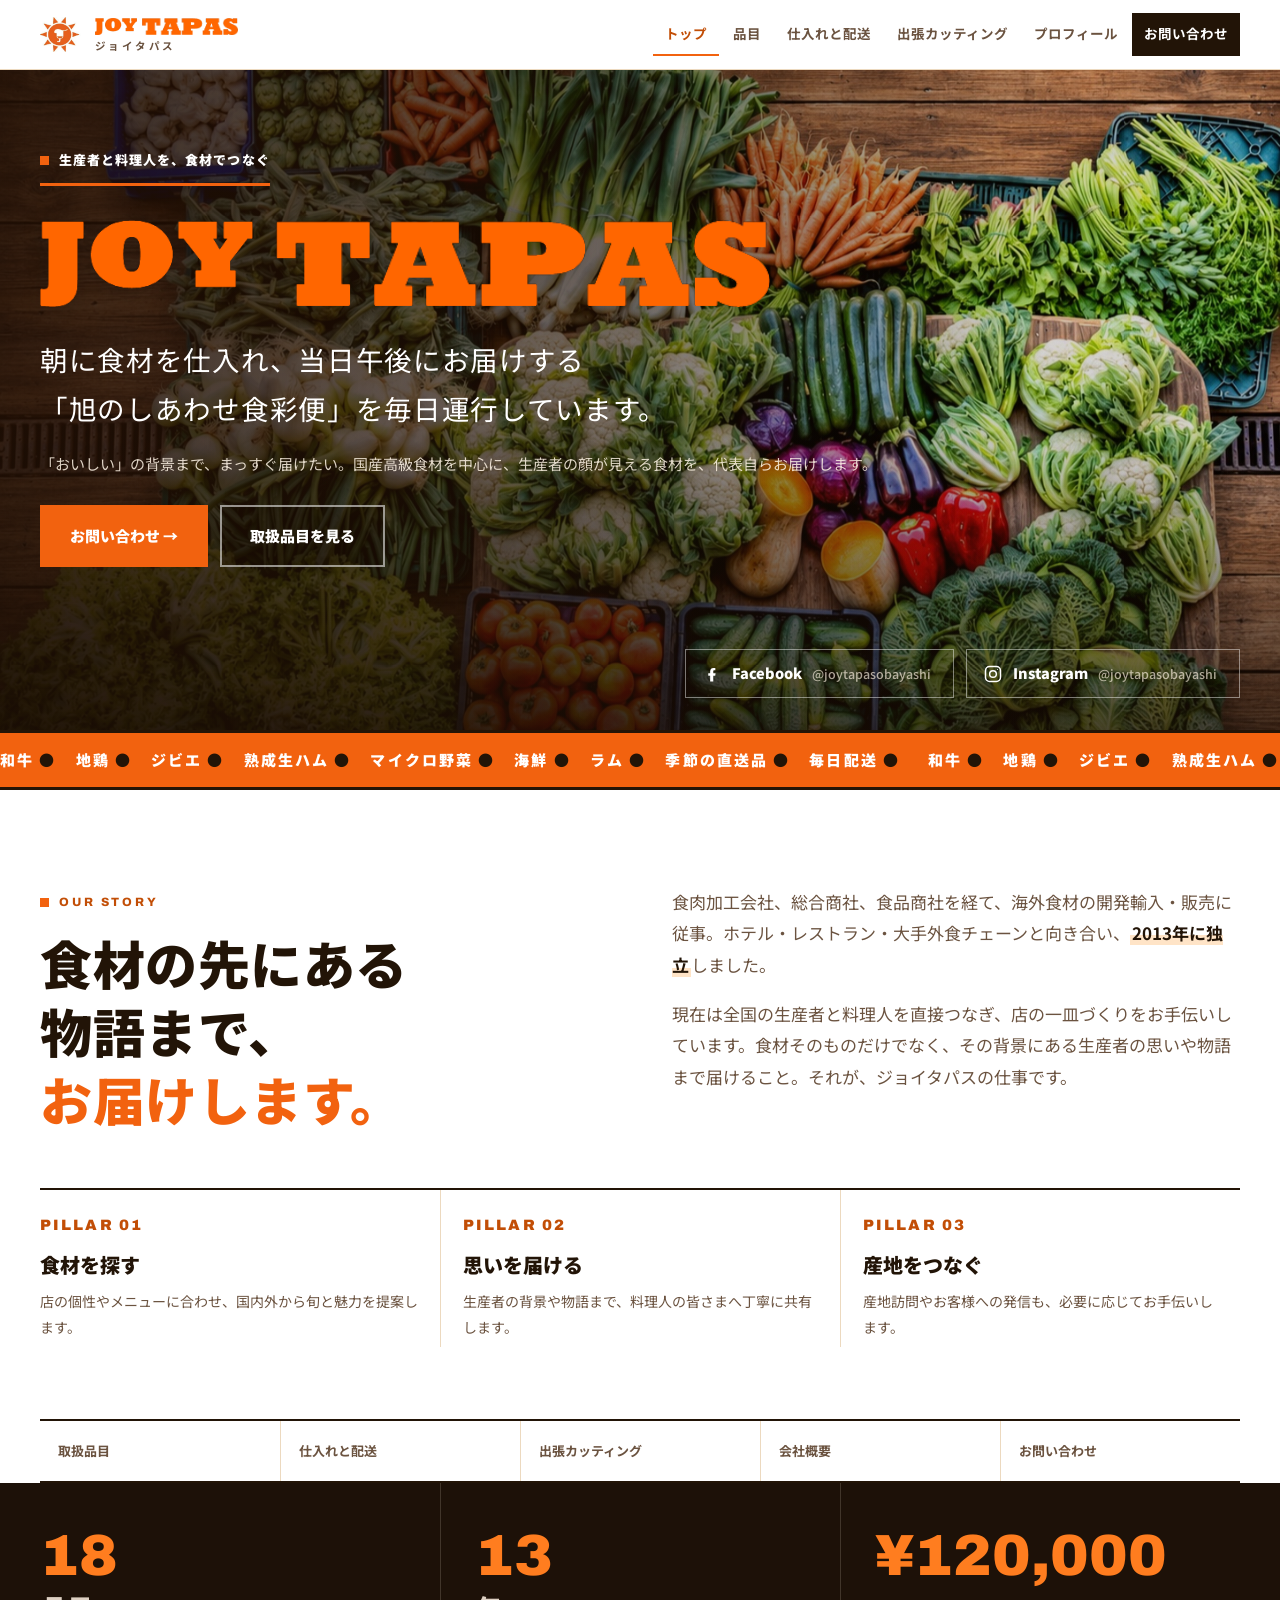
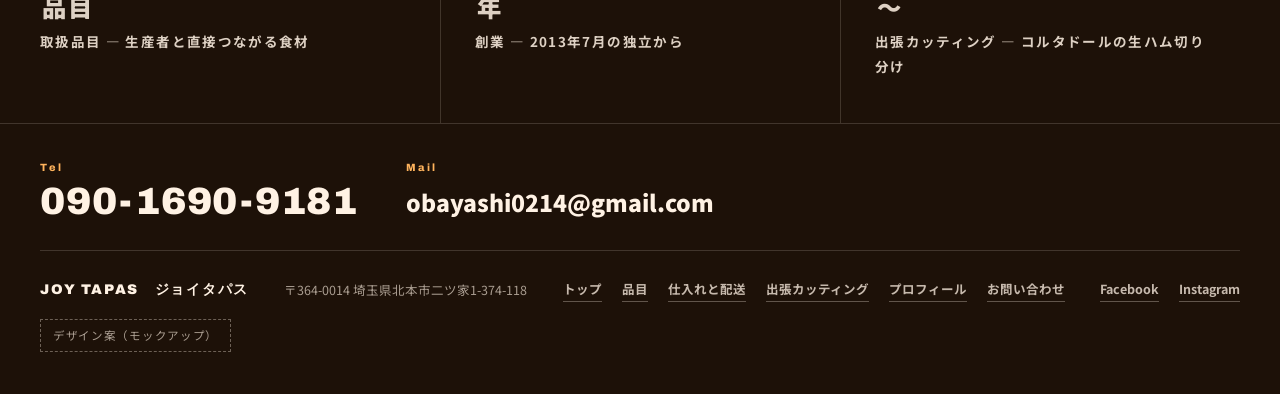
==== commit 15915093: "mock: remove section numbering (ch-num/idx-num) per client request" ====
--- a/p/bef0rvzkwyrnacrqfmxqosh5/index.html
+++ b/p/bef0rvzkwyrnacrqfmxqosh5/index.html
@@ -554,11 +554,11 @@
 <!-- INDEX -->
 <nav aria-label="各ページへの索引" class="index-bar rv">
 <ol class="index-list">
-<li><a data-nav="catalogue" href="#catalogue"><span class="idx-num">01</span><span class="idx-jp">取扱品目</span></a></li>
-<li><a data-nav="flow" href="#flow"><span class="idx-num">02</span><span class="idx-jp">仕入れと配送</span></a></li>
-<li><a data-nav="cortador" href="#cortador"><span class="idx-num">03</span><span class="idx-jp">出張カッティング</span></a></li>
-<li><a data-nav="about" href="#about"><span class="idx-num">04</span><span class="idx-jp">会社概要</span></a></li>
-<li><a data-nav="contact" href="#contact"><span class="idx-num">05</span><span class="idx-jp">お問い合わせ</span></a></li>
+<li><a data-nav="catalogue" href="#catalogue"><span class="idx-jp">取扱品目</span></a></li>
+<li><a data-nav="flow" href="#flow"><span class="idx-jp">仕入れと配送</span></a></li>
+<li><a data-nav="cortador" href="#cortador"><span class="idx-jp">出張カッティング</span></a></li>
+<li><a data-nav="about" href="#about"><span class="idx-jp">会社概要</span></a></li>
+<li><a data-nav="contact" href="#contact"><span class="idx-jp">お問い合わせ</span></a></li>
 </ol>
 </nav>
 </div>
@@ -578,7 +578,6 @@
 <section class="chapter view" data-view="catalogue" id="catalogue" tabindex="-1">
 <div class="wrap">
 <div class="chapter-head rv">
-<div class="ch-num">01</div>
 <div class="ch-head-text">
 <span class="ch-label">Catalogue</span>
 <h2 class="ch-title">取扱品目</h2>
@@ -608,7 +607,7 @@
 <div class="feature-body">
 <span class="feature-cat">Charcuterie — シャルキュトリ</span>
 <h3 class="feature-name">育風堂 熟成生ハム・モルタデラ</h3>
-<p class="feature-desc">スペイン認定コルタドールである代表が扱う熟成生ハム。切り分けの出張サービスについては「03 出張カッティング」へ。</p>
+<p class="feature-desc">スペイン認定コルタドールである代表が扱う熟成生ハム。切り分けの出張サービスについては「出張カッティング」へ。</p>
 </div>
 </article>
 <p class="photo-cap rv"><b>シャルキュトリのイメージ</b><span>※ イメージ素材です。実際の取扱商品の写真ではありません。</span></p>
@@ -666,7 +665,6 @@
 <section class="chapter chapter-alt view" data-view="flow" id="flow" tabindex="-1">
 <div class="wrap">
 <div class="chapter-head rv">
-<div class="ch-num">02</div>
 <div class="ch-head-text">
 <span class="ch-label">Flow</span>
 <h2 class="ch-title">仕入れと配送 — 旭のしあわせ食彩便</h2>
@@ -719,7 +717,6 @@
 <section class="chapter view" data-view="cortador" id="cortador" tabindex="-1">
 <div class="wrap">
 <div class="chapter-head rv">
-<div class="ch-num">03</div>
 <div class="ch-head-text">
 <span class="ch-label">Cortador</span>
 <h2 class="ch-title">出張カッティング</h2>
@@ -750,7 +747,6 @@
 <section class="chapter chapter-alt view" data-view="about" id="about" tabindex="-1">
 <div class="wrap">
 <div class="chapter-head rv">
-<div class="ch-num">04</div>
 <div class="ch-head-text">
 <span class="ch-label">About</span>
 <h2 class="ch-title">大林旭と、ジョイタパスについて</h2>
@@ -827,7 +823,6 @@
 <section class="chapter contact" id="contact" style="margin-top:64px">
 <div class="wrap">
 <div class="chapter-head rv">
-<div class="ch-num">05</div>
 <div class="ch-head-text">
 <span class="ch-label">Contact</span>
 <h2 class="ch-title">お問い合わせ</h2>
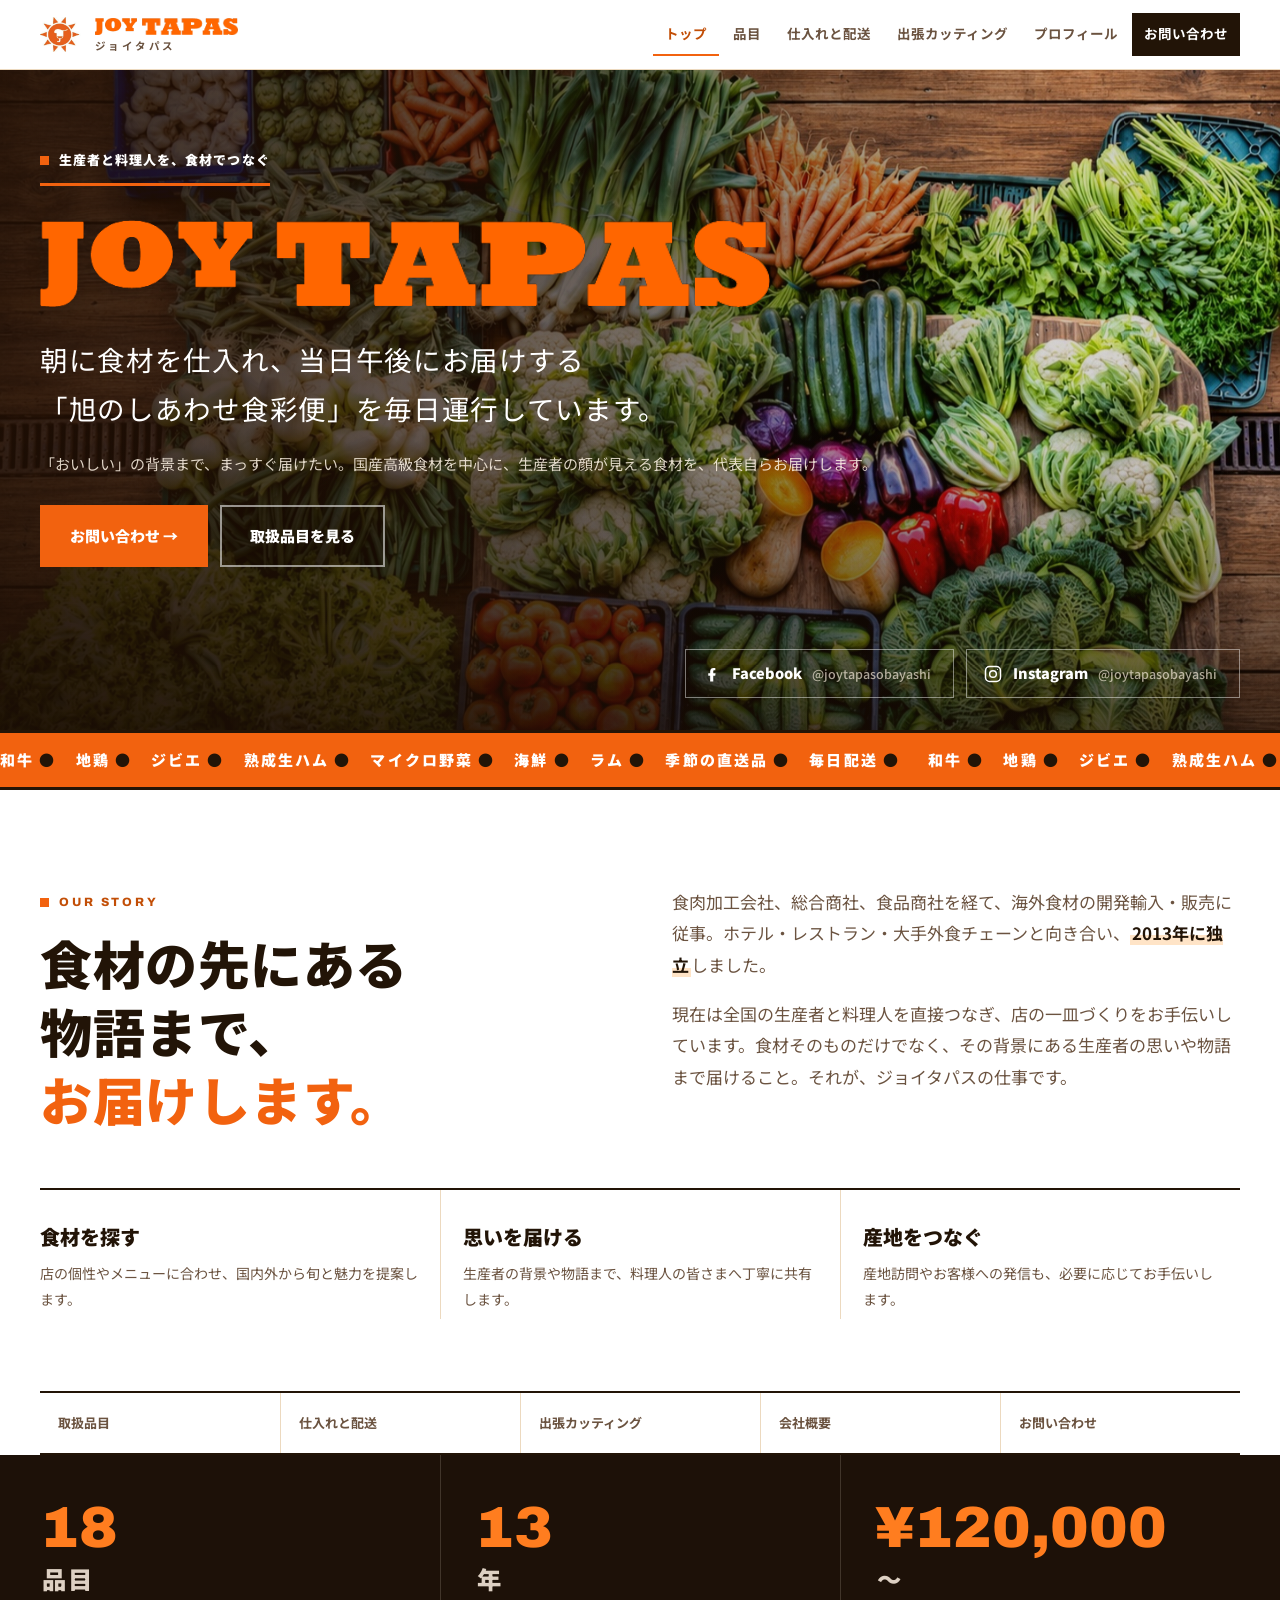
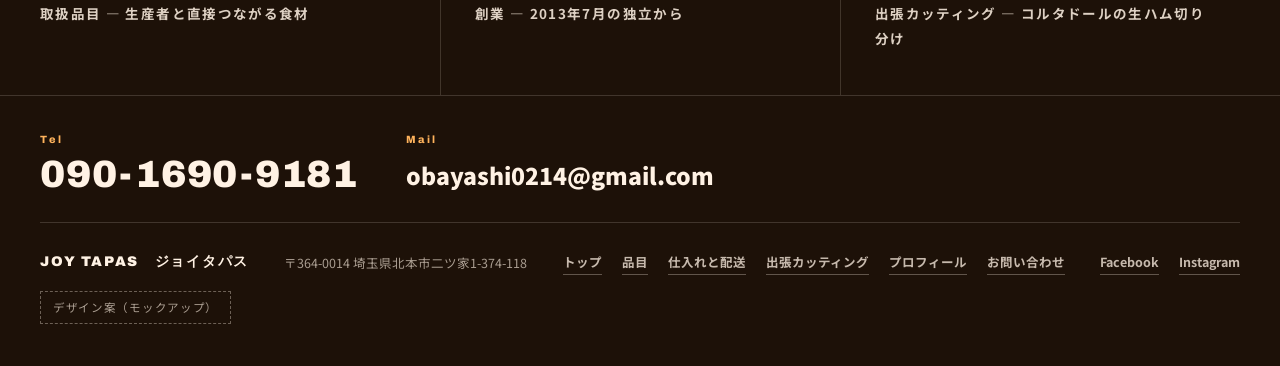
==== commit f54b60c0: "mock: remove STEP/PILLAR numbering per client request" ====
--- a/p/bef0rvzkwyrnacrqfmxqosh5/index.html
+++ b/p/bef0rvzkwyrnacrqfmxqosh5/index.html
@@ -252,7 +252,7 @@
   .flow-photo img{width:100%;aspect-ratio:4/3.4;object-fit:cover}
   .flow-steps{list-style:none;margin:0;padding:0;border-top:2px solid var(--ink)}
   .flow-step{
-    display:grid;grid-template-columns:130px 1fr;gap:24px;align-items:start;
+    display:grid;grid-template-columns:1fr;gap:24px;align-items:start;
     padding:26px 4px;border-bottom:1px solid var(--line);
   }
   .step-num{font-family:"Archivo",sans-serif;font-weight:900;color:var(--orange);line-height:.95}
@@ -438,7 +438,7 @@
     .trust-cell{padding:20px 0 4px}
     .trust-cell + .trust-cell{border-left:none;border-top:1px solid var(--line);padding-left:0}
     .contact-big{grid-template-columns:1fr}
-    .flow-step{grid-template-columns:92px 1fr;gap:16px}
+    .flow-step{grid-template-columns:1fr;gap:16px}
   }
   @media (max-width:460px){
     .leader-list li{flex-wrap:wrap}
@@ -536,17 +536,14 @@
 </div>
 <div class="pillar-row rv">
 <div class="pillar-cell">
-<b>PILLAR 01</b>
 <h3>食材を探す</h3>
 <p>店の個性やメニューに合わせ、国内外から旬と魅力を提案します。</p>
 </div>
 <div class="pillar-cell">
-<b>PILLAR 02</b>
 <h3>思いを届ける</h3>
 <p>生産者の背景や物語まで、料理人の皆さまへ丁寧に共有します。</p>
 </div>
 <div class="pillar-cell">
-<b>PILLAR 03</b>
 <h3>産地をつなぐ</h3>
 <p>産地訪問やお客様への発信も、必要に応じてお手伝いします。</p>
 </div>
@@ -682,28 +679,24 @@
 </div>
 <ol class="flow-steps rv">
 <li class="flow-step">
-<div class="step-num"><small>STEP</small><b>01</b></div>
 <div>
 <h3>朝の仕入れ</h3>
 <p>午前中、市場へ。その日の状態と店のご注文を見ながら、必要な食材を仕入れます。</p>
 </div>
 </li>
 <li class="flow-step">
-<div class="step-num"><small>STEP</small><b>02</b></div>
 <div>
 <h3>目利き・選別</h3>
 <p>47年の経験で、鮮度と質を見極めます。状態のよくないものは、届けない。それが目利きの仕事です。</p>
 </div>
 </li>
 <li class="flow-step">
-<div class="step-num"><small>STEP</small><b>03</b></div>
 <div>
 <h3>本人が当日お届け</h3>
 <p>午後は代表自らが配送へ。顔が見えるからこそ分かる、店ごとのご要望にも細やかにお応えします。</p>
 </div>
 </li>
 <li class="flow-step">
-<div class="step-num"><small>STEP</small><b>04</b></div>
 <div>
 <h3>価格表の更新・ご提案</h3>
 <p>価格表は月次で更新し、新しい食材や季節の提案とあわせてお届けします。</p>
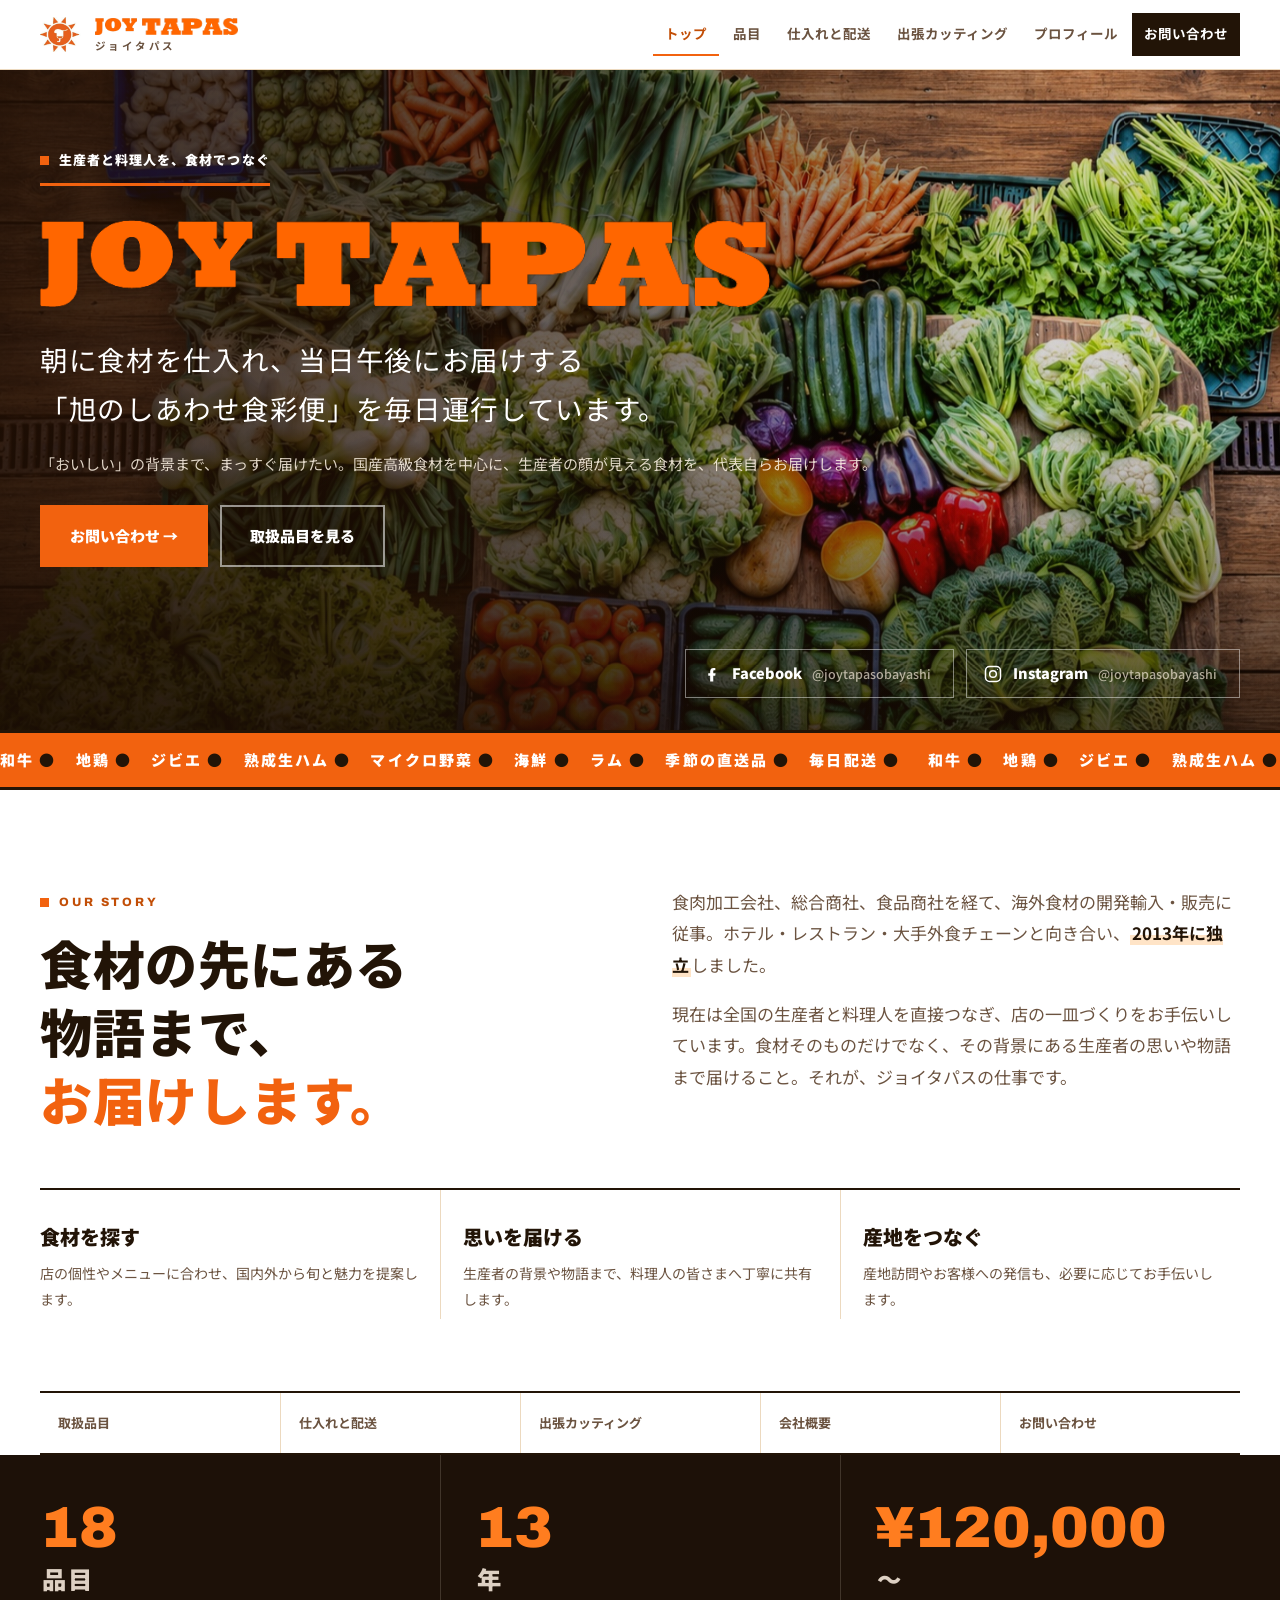
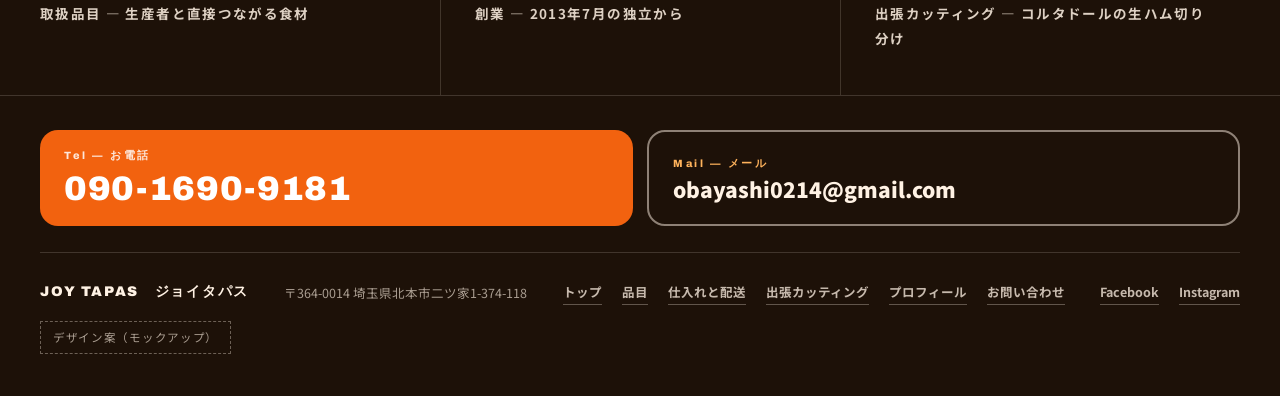
==== commit 982c4b86: "mock: turn footer Tel/Mail into contact buttons per client request" ====
--- a/p/bef0rvzkwyrnacrqfmxqosh5/index.html
+++ b/p/bef0rvzkwyrnacrqfmxqosh5/index.html
@@ -379,13 +379,22 @@
   /* ---------- footer ---------- */
   footer{background:var(--dark);color:rgba(255,242,228,.62);padding:0 0 42px;font-size:12.5px;border-top:1px solid var(--line-dark)}
   .footer-contact{
-    display:flex;gap:14px 48px;flex-wrap:wrap;align-items:baseline;
+    display:flex;gap:14px;flex-wrap:wrap;
     padding:34px 0 26px;border-bottom:1px solid var(--line-dark);margin-bottom:26px;
   }
-  .footer-contact a{text-decoration:none;color:#fff2e4;font-weight:900}
-  .footer-contact .fc-tel{font-family:"Archivo",sans-serif;font-size:clamp(26px,3.6vw,38px);letter-spacing:.02em;line-height:1.1}
-  .footer-contact .fc-mail{font-size:clamp(17px,2.2vw,23px);word-break:break-all}
-  .footer-contact .fc-label{font-family:"Archivo",sans-serif;font-size:10.5px;letter-spacing:.24em;font-weight:800;color:var(--amber);display:block;margin-bottom:4px}
+  .footer-contact .fc-btn{
+    display:flex;flex-direction:column;justify-content:center;gap:2px;flex:1 1 280px;
+    text-decoration:none;font-weight:900;border-radius:18px;padding:16px 24px;min-height:76px;transition:.18s;
+  }
+  .footer-contact .fc-btn-tel{background:var(--orange);color:#fff}
+  .footer-contact .fc-btn-tel:hover{background:var(--orange-2);transform:translateY(-2px)}
+  .footer-contact .fc-btn-mail{border:2px solid rgba(255,242,228,.5);color:#fff2e4}
+  .footer-contact .fc-btn-mail:hover{background:rgba(255,242,228,.12);border-color:var(--amber)}
+  .footer-contact .fc-label{font-family:"Archivo",sans-serif;font-size:10.5px;letter-spacing:.24em;font-weight:800;color:var(--amber)}
+  .footer-contact .fc-btn-tel .fc-label{color:rgba(255,255,255,.85)}
+  .footer-contact .fc-value{line-height:1.25}
+  .footer-contact .fc-btn-tel .fc-value{font-family:"Archivo",sans-serif;font-size:clamp(24px,3.2vw,34px);letter-spacing:.02em}
+  .footer-contact .fc-btn-mail .fc-value{font-size:clamp(16px,2vw,21px);word-break:break-all}
   .footer-inner{display:flex;justify-content:space-between;gap:16px;flex-wrap:wrap;align-items:center}
   .footer-brand{font-family:"Archivo",sans-serif;color:#fff2e4;letter-spacing:.12em;font-weight:900;font-size:14px}
   .footer-links{display:flex;gap:20px;flex-wrap:wrap}
@@ -855,14 +864,8 @@
 <footer>
 <div class="wrap">
 <div class="footer-contact">
-<div>
-<span class="fc-label">Tel</span>
-<a class="fc-tel" href="tel:09016909181">090-1690-9181</a>
-</div>
-<div>
-<span class="fc-label">Mail</span>
-<a class="fc-mail" href="mailto:obayashi0214@gmail.com">obayashi0214@gmail.com</a>
-</div>
+<a class="fc-btn fc-btn-tel" href="tel:09016909181"><span class="fc-label">Tel — お電話</span><span class="fc-value">090-1690-9181</span></a>
+<a class="fc-btn fc-btn-mail" href="mailto:obayashi0214@gmail.com"><span class="fc-label">Mail — メール</span><span class="fc-value">obayashi0214@gmail.com</span></a>
 </div>
 <div class="footer-inner">
 <span class="footer-brand">JOY TAPAS　ジョイタパス</span>
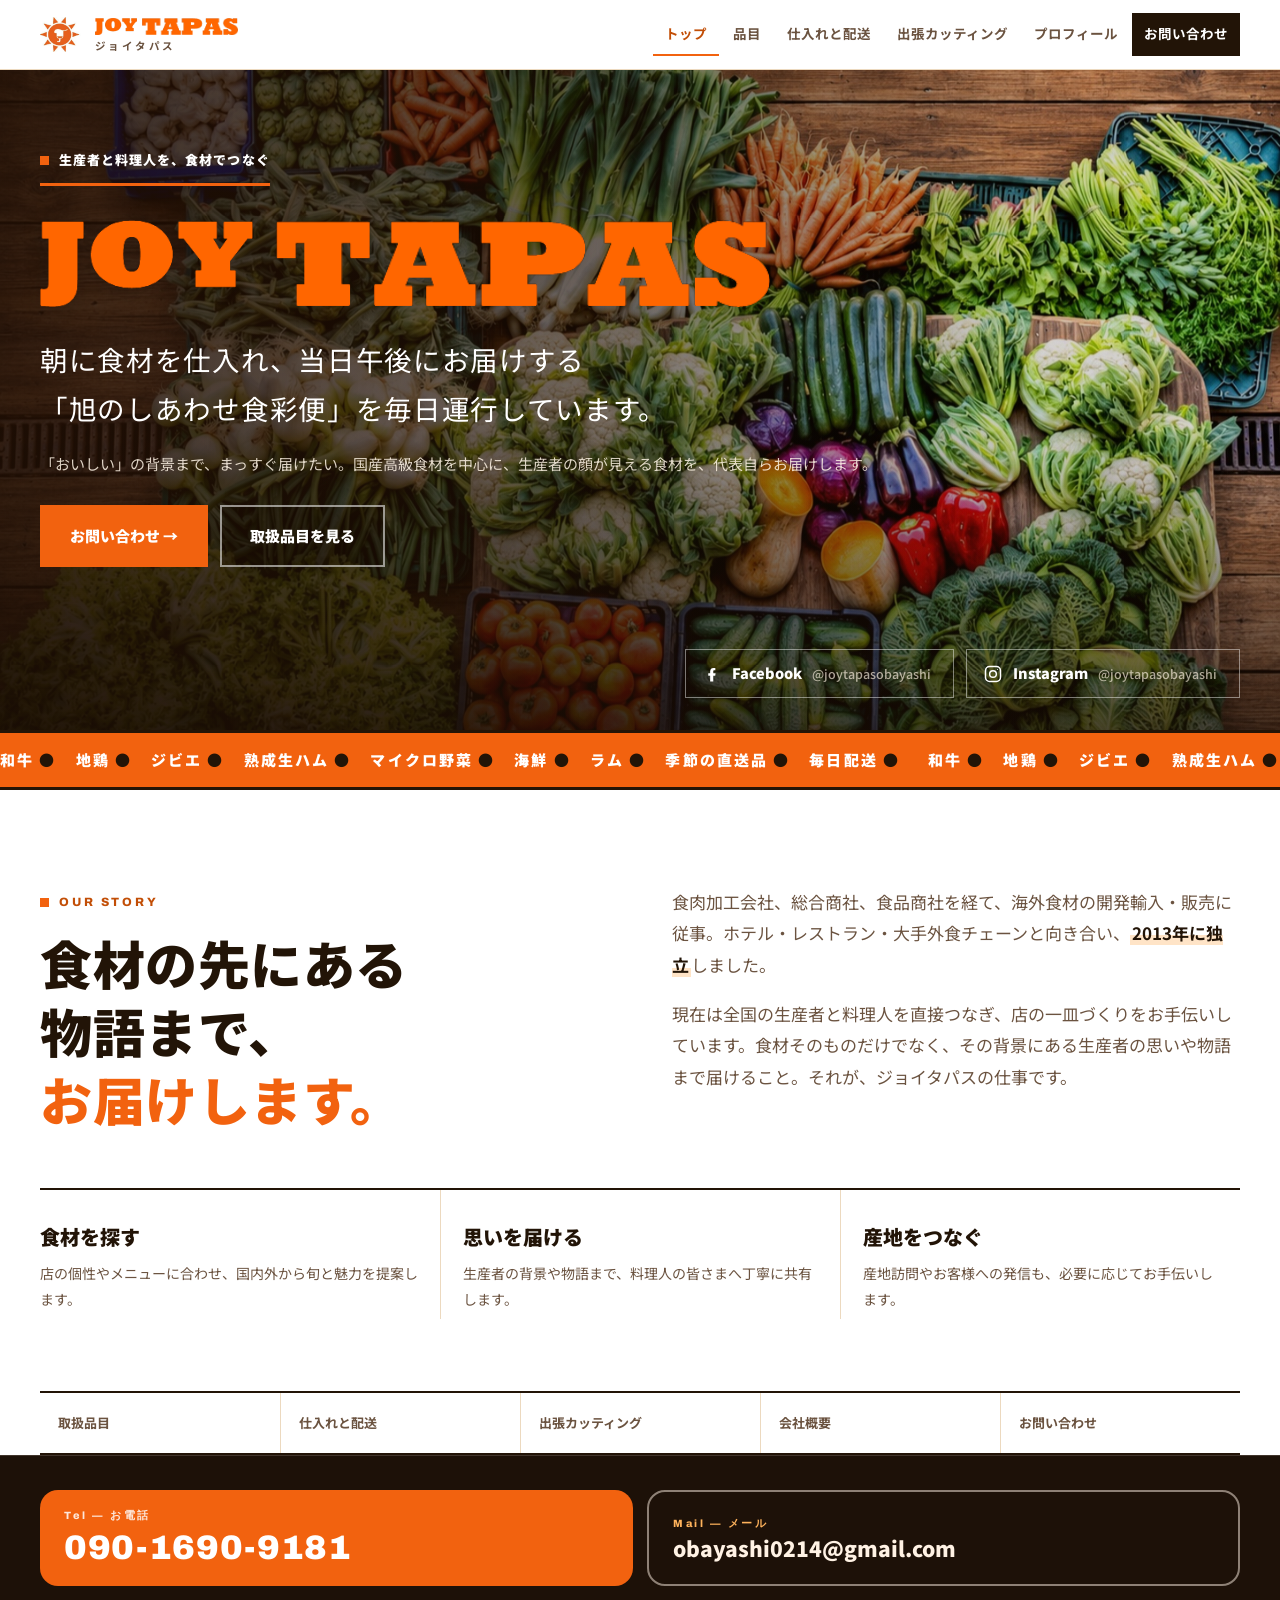
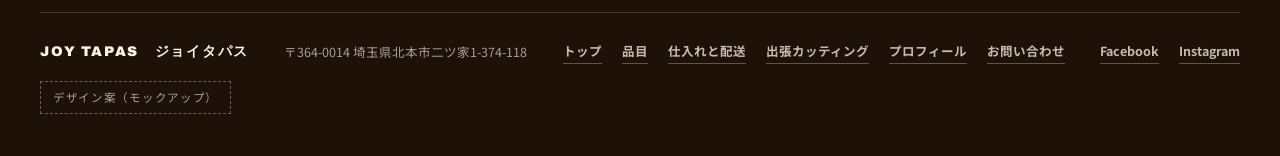
==== commit 3b36b8ab: "mock: remove stats band (18 items / 13 years / price) per client request" ====
--- a/p/bef0rvzkwyrnacrqfmxqosh5/index.html
+++ b/p/bef0rvzkwyrnacrqfmxqosh5/index.html
@@ -569,16 +569,6 @@
 </nav>
 </div>
 </section>
-<!-- STATS BAND -->
-<div class="stats-band">
-<div class="wrap">
-<div class="stats-grid rv">
-<div class="stat-cell"><b>18<span class="unit">品目</span></b><span>取扱品目 — 生産者と直接つながる食材</span></div>
-<div class="stat-cell"><b>13<span class="unit">年</span></b><span>創業 — 2013年7月の独立から</span></div>
-<div class="stat-cell"><b>¥120,000<span class="unit">〜</span></b><span>出張カッティング — コルタドールの生ハム切り分け</span></div>
-</div>
-</div>
-</div>
 </div><!-- /VIEW: HOME -->
 <!-- 01 CATALOGUE -->
 <section class="chapter view" data-view="catalogue" id="catalogue" tabindex="-1">
